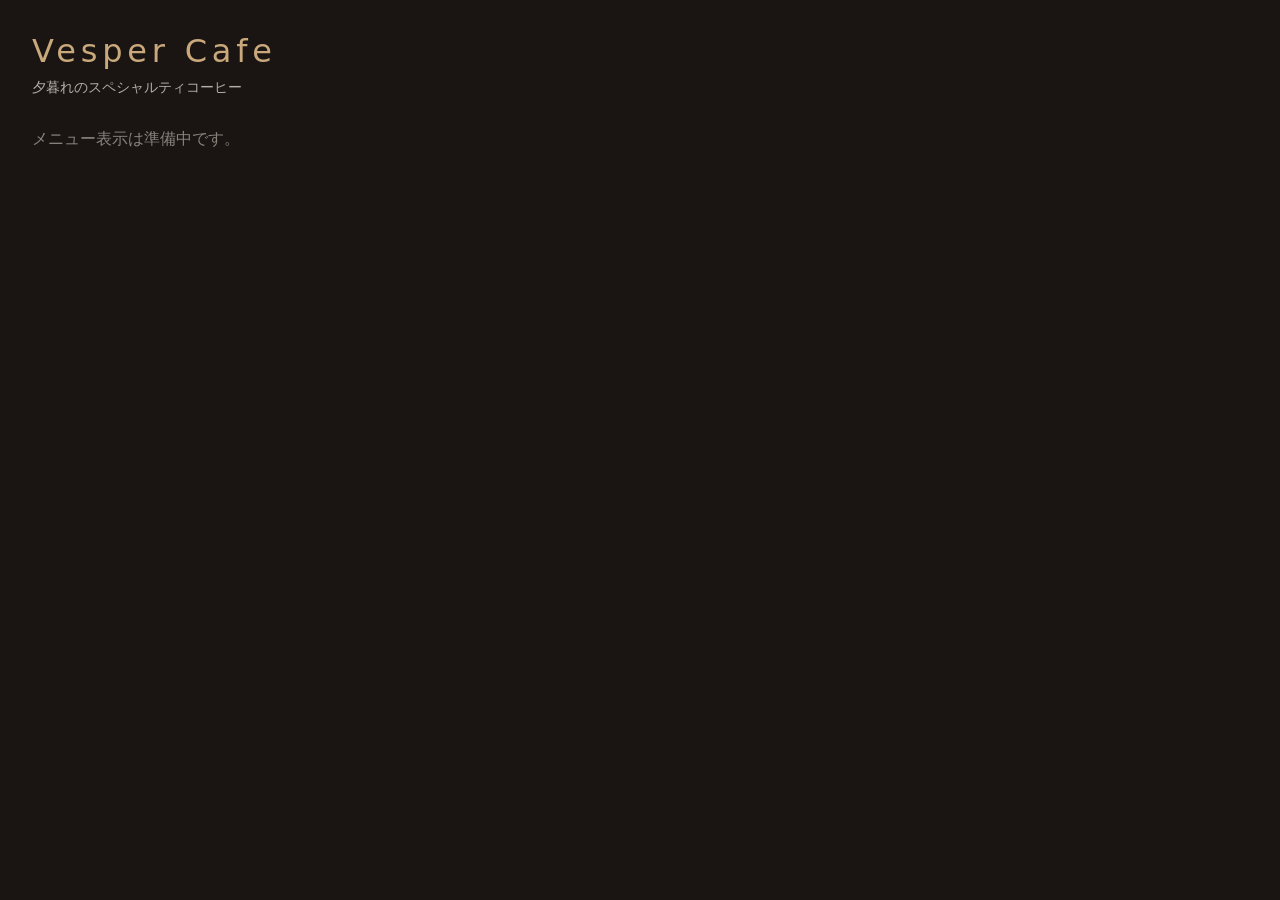
==== vesper-cafe/index.html @ 82269ebc "初期状態" ====
<!DOCTYPE html>
<html lang="ja">
<head>
  <meta charset="UTF-8">
  <meta name="viewport" content="width=device-width, initial-scale=1.0">
  <title>Vesper Cafe</title>
  <link rel="stylesheet" href="css/style.css">
</head>
<body>
  <header>
    <h1>Vesper Cafe</h1>
    <p class="tagline">夕暮れのスペシャルティコーヒー</p>
  </header>
  <main>
    <p class="placeholder">メニュー表示は準備中です。</p>
  </main>
  <script src="js/storage.js"></script>
  <script src="js/app.js"></script>
</body>
</html>
---- vesper-cafe/css/style.css ----
:root {
  --color-bg: #1a1512;
  --color-text: #f5efe6;
  --color-accent: #c9a87c;
}

* {
  margin: 0;
  padding: 0;
  box-sizing: border-box;
}

body {
  font-family: system-ui, sans-serif;
  background: var(--color-bg);
  color: var(--color-text);
  min-height: 100vh;
  padding: 2rem;
}

header h1 {
  color: var(--color-accent);
  font-weight: 300;
  letter-spacing: 0.15em;
}

.tagline {
  margin-top: 0.5rem;
  opacity: 0.7;
  font-size: 0.9rem;
}

.placeholder {
  margin-top: 2rem;
  opacity: 0.5;
}
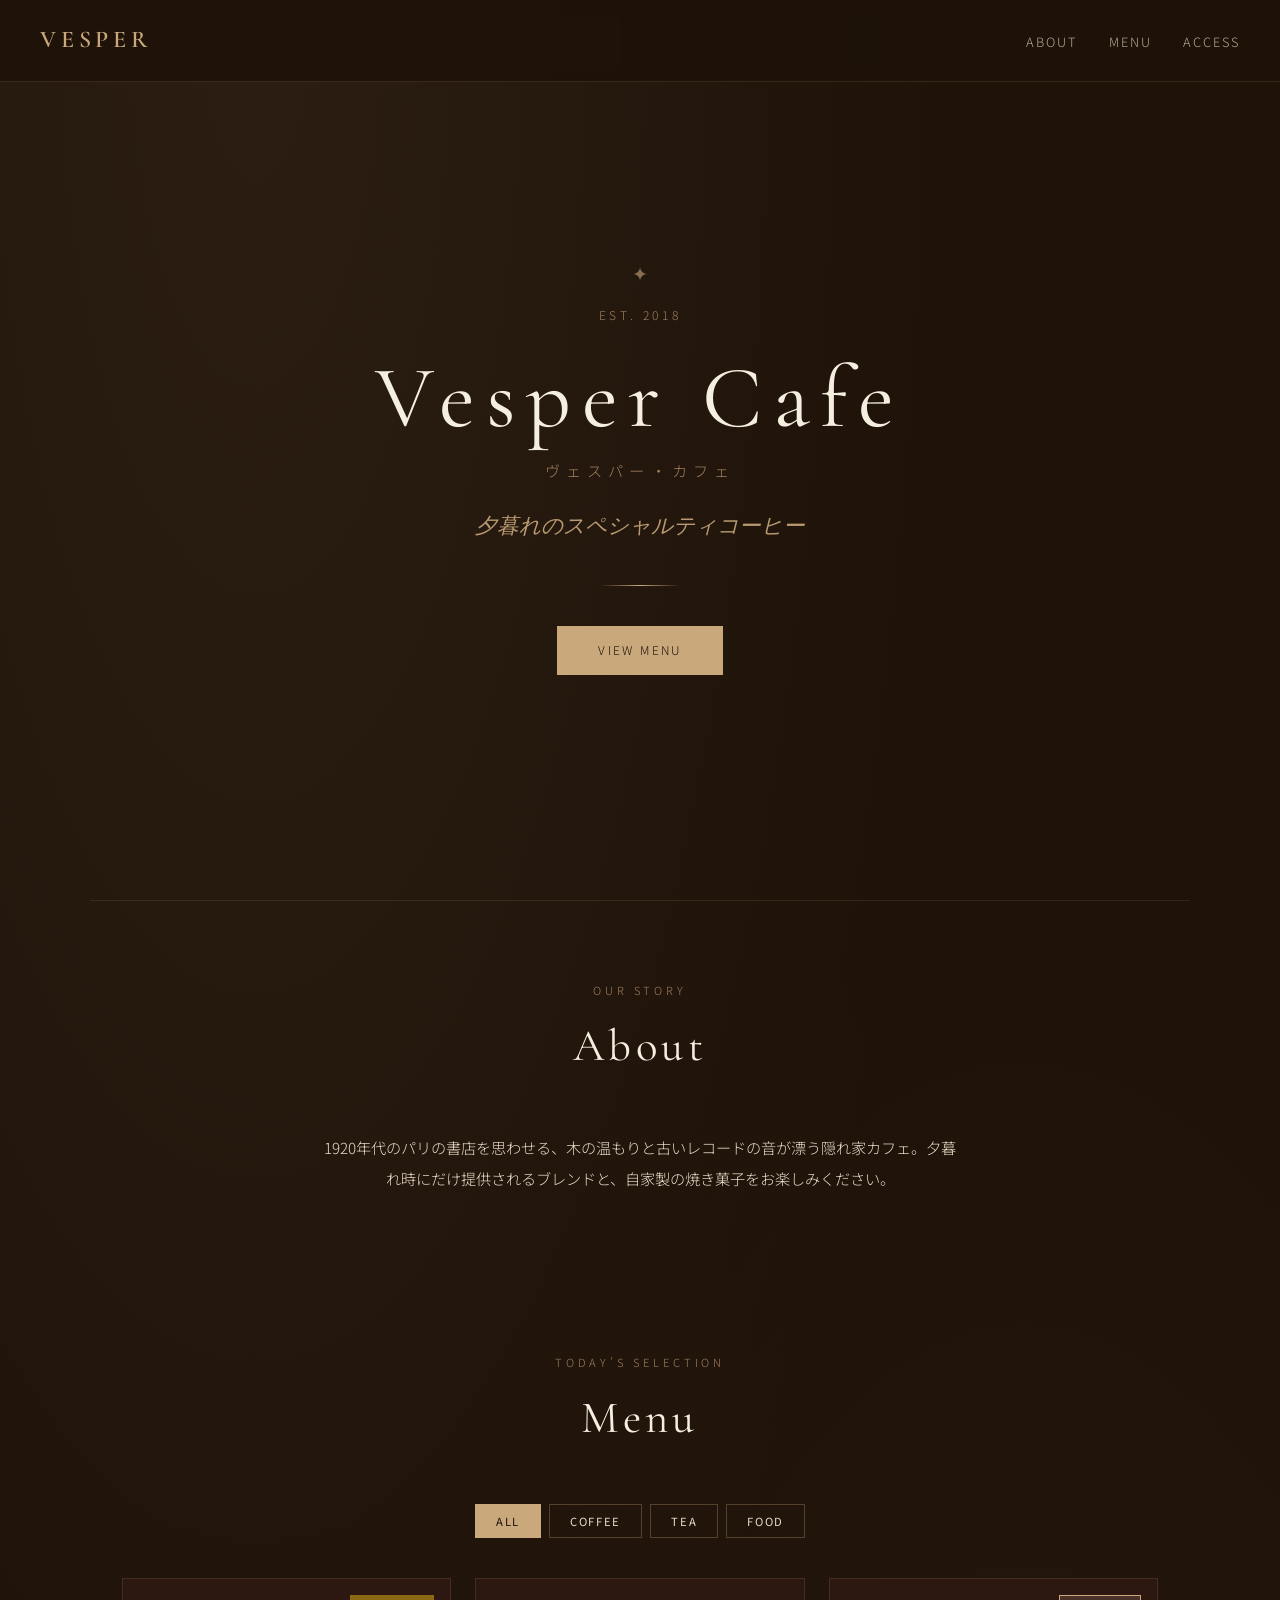
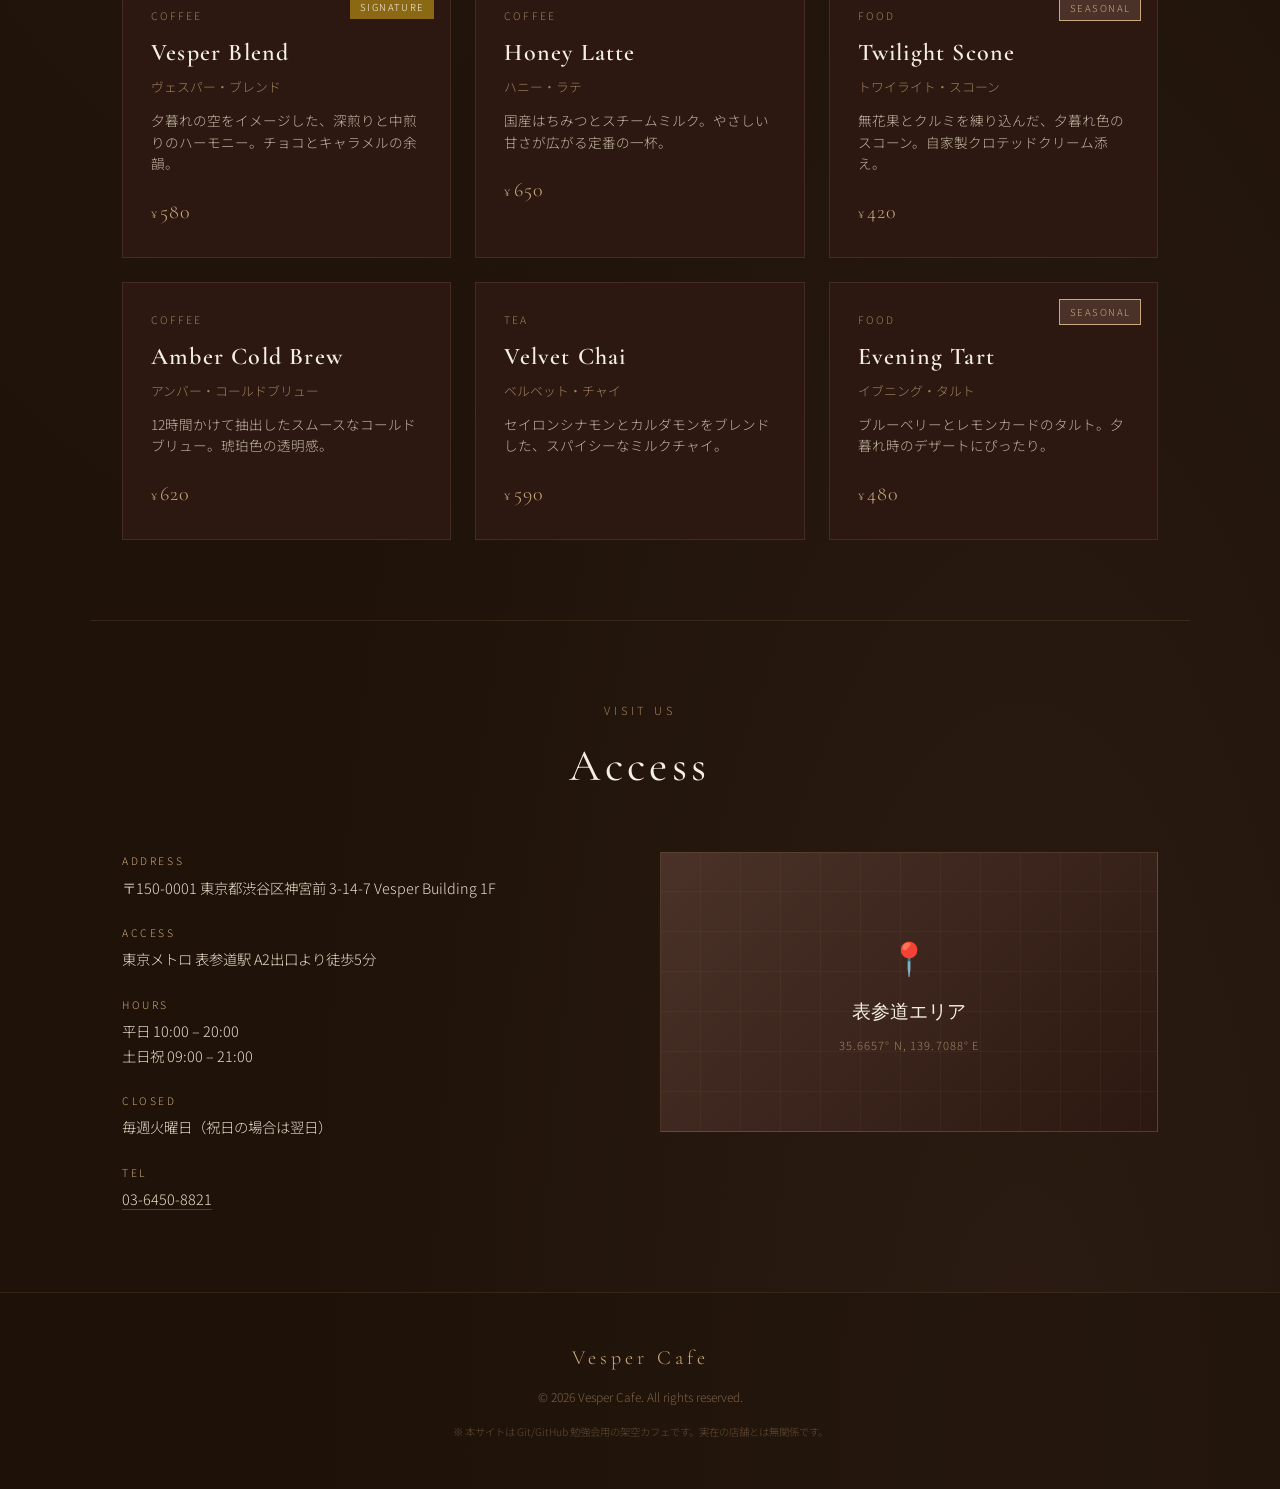
==== commit e5871af4: "ホームページのモックデザインを実装 アンティーク調のカフェテーマで Hero・About・Menu・Access セクションを追加し、menu-mock.json から店舗情報とメニューを描画する。 " ====
--- a/vesper-cafe/index.html
+++ b/vesper-cafe/index.html
@@ -3,17 +3,107 @@
 <head>
   <meta charset="UTF-8">
   <meta name="viewport" content="width=device-width, initial-scale=1.0">
-  <title>Vesper Cafe</title>
+  <title>Vesper Cafe — 夕暮れのスペシャルティコーヒー</title>
+  <link rel="preconnect" href="https://fonts.googleapis.com">
+  <link rel="preconnect" href="https://fonts.gstatic.com" crossorigin>
+  <link href="https://fonts.googleapis.com/css2?family=Cormorant+Garamond:ital,wght@0,400;0,600;1,400&family=Noto+Sans+JP:wght@300;400;500&display=swap" rel="stylesheet">
   <link rel="stylesheet" href="css/style.css">
 </head>
 <body>
-  <header>
-    <h1>Vesper Cafe</h1>
-    <p class="tagline">夕暮れのスペシャルティコーヒー</p>
+  <nav class="site-nav" aria-label="メインナビゲーション">
+    <a href="#" class="nav-logo">Vesper</a>
+    <ul class="nav-links">
+      <li><a href="#about">About</a></li>
+      <li><a href="#menu">Menu</a></li>
+      <li><a href="#access">Access</a></li>
+    </ul>
+  </nav>
+
+  <header class="hero">
+    <div class="hero-ornament" aria-hidden="true">✦</div>
+    <p class="hero-est">Est. <span id="shop-established">—</span></p>
+    <h1 class="hero-title" id="shop-name">Vesper Cafe</h1>
+    <p class="hero-name-ja" id="shop-name-ja"></p>
+    <p class="hero-tagline" id="shop-tagline">夕暮れのスペシャルティコーヒー</p>
+    <div class="hero-divider" aria-hidden="true"></div>
+    <a href="#menu" class="hero-cta">View Menu</a>
   </header>
+
   <main>
-    <p class="placeholder">メニュー表示は準備中です。</p>
+    <section id="about" class="section about">
+      <div class="section-header">
+        <span class="section-label">Our Story</span>
+        <h2>About</h2>
+      </div>
+      <p class="about-text" id="shop-description"></p>
+    </section>
+
+    <section id="menu" class="section menu">
+      <div class="section-header">
+        <span class="section-label">Today's Selection</span>
+        <h2>Menu</h2>
+      </div>
+      <div class="menu-filters" role="tablist" aria-label="メニューカテゴリ">
+        <button class="filter-btn active" data-category="all" role="tab" aria-selected="true">All</button>
+        <button class="filter-btn" data-category="coffee" role="tab" aria-selected="false">Coffee</button>
+        <button class="filter-btn" data-category="tea" role="tab" aria-selected="false">Tea</button>
+        <button class="filter-btn" data-category="food" role="tab" aria-selected="false">Food</button>
+      </div>
+      <div class="menu-grid" id="menu-grid" aria-live="polite">
+        <!-- JS で描画 -->
+      </div>
+    </section>
+
+    <section id="access" class="section access">
+      <div class="section-header">
+        <span class="section-label">Visit Us</span>
+        <h2>Access</h2>
+      </div>
+      <div class="access-grid">
+        <div class="access-info">
+          <dl class="access-list">
+            <div class="access-item">
+              <dt>Address</dt>
+              <dd id="location-address"></dd>
+            </div>
+            <div class="access-item">
+              <dt>Access</dt>
+              <dd id="location-access"></dd>
+            </div>
+            <div class="access-item">
+              <dt>Hours</dt>
+              <dd>
+                <span id="location-hours-weekday"></span><br>
+                <span id="location-hours-weekend"></span>
+              </dd>
+            </div>
+            <div class="access-item">
+              <dt>Closed</dt>
+              <dd id="location-closed"></dd>
+            </div>
+            <div class="access-item">
+              <dt>Tel</dt>
+              <dd><a href="#" id="location-phone" class="phone-link"></a></dd>
+            </div>
+          </dl>
+        </div>
+        <div class="access-map" aria-label="地図（モック）">
+          <div class="map-placeholder">
+            <span class="map-pin" aria-hidden="true">📍</span>
+            <p class="map-label">表参道エリア</p>
+            <p class="map-coords" id="location-coords"></p>
+          </div>
+        </div>
+      </div>
+    </section>
   </main>
+
+  <footer class="site-footer">
+    <p class="footer-logo">Vesper Cafe</p>
+    <p class="footer-copy">&copy; <span id="footer-year"></span> Vesper Cafe. All rights reserved.</p>
+    <p class="footer-note">※ 本サイトは Git/GitHub 勉強会用の架空カフェです。実在の店舗とは無関係です。</p>
+  </footer>
+
   <script src="js/storage.js"></script>
   <script src="js/app.js"></script>
 </body>
--- a/vesper-cafe/css/style.css
+++ b/vesper-cafe/css/style.css
@@ -1,36 +1,511 @@
+/* Vesper Cafe — Antique Coffee House Theme */
+
 :root {
-  --color-bg: #1a1512;
-  --color-text: #f5efe6;
-  --color-accent: #c9a87c;
-}
-
-* {
+  --color-espresso: #1e1209;
+  --color-dark-roast: #2c1810;
+  --color-mocha: #4a3228;
+  --color-caramel: #8b6914;
+  --color-antique-gold: #c9a87c;
+  --color-cream: #f5efe0;
+  --color-parchment: #e8dcc8;
+  --color-sepia: #a08060;
+  --font-display: "Cormorant Garamond", "Noto Serif JP", serif;
+  --font-body: "Noto Sans JP", system-ui, sans-serif;
+  --shadow-soft: 0 4px 24px rgba(30, 18, 9, 0.35);
+  --shadow-card: 0 2px 12px rgba(30, 18, 9, 0.25);
+  --radius: 2px;
+  --transition: 0.3s ease;
+}
+
+*,
+*::before,
+*::after {
   margin: 0;
   padding: 0;
   box-sizing: border-box;
 }
 
+html {
+  scroll-behavior: smooth;
+}
+
 body {
-  font-family: system-ui, sans-serif;
-  background: var(--color-bg);
-  color: var(--color-text);
+  font-family: var(--font-body);
+  font-weight: 300;
+  background-color: var(--color-espresso);
+  background-image:
+    radial-gradient(ellipse at 20% 0%, rgba(201, 168, 124, 0.08) 0%, transparent 50%),
+    radial-gradient(ellipse at 80% 100%, rgba(74, 50, 40, 0.3) 0%, transparent 50%);
+  color: var(--color-cream);
   min-height: 100vh;
-  padding: 2rem;
-}
-
-header h1 {
-  color: var(--color-accent);
-  font-weight: 300;
+  line-height: 1.7;
+}
+
+/* ── Navigation ── */
+
+.site-nav {
+  position: fixed;
+  top: 0;
+  left: 0;
+  right: 0;
+  z-index: 100;
+  display: flex;
+  align-items: center;
+  justify-content: space-between;
+  padding: 1.25rem 2.5rem;
+  background: rgba(30, 18, 9, 0.85);
+  backdrop-filter: blur(8px);
+  border-bottom: 1px solid rgba(201, 168, 124, 0.15);
+}
+
+.nav-logo {
+  font-family: var(--font-display);
+  font-size: 1.5rem;
+  font-weight: 600;
+  letter-spacing: 0.2em;
+  color: var(--color-antique-gold);
+  text-decoration: none;
+  text-transform: uppercase;
+}
+
+.nav-links {
+  display: flex;
+  gap: 2rem;
+  list-style: none;
+}
+
+.nav-links a {
+  font-size: 0.8rem;
   letter-spacing: 0.15em;
-}
-
-.tagline {
+  text-transform: uppercase;
+  color: var(--color-parchment);
+  text-decoration: none;
+  opacity: 0.75;
+  transition: opacity var(--transition), color var(--transition);
+}
+
+.nav-links a:hover {
+  opacity: 1;
+  color: var(--color-antique-gold);
+}
+
+/* ── Hero ── */
+
+.hero {
+  display: flex;
+  flex-direction: column;
+  align-items: center;
+  justify-content: center;
+  min-height: 100vh;
+  padding: 6rem 2rem 4rem;
+  text-align: center;
+  position: relative;
+}
+
+.hero-ornament {
+  font-size: 1.2rem;
+  color: var(--color-antique-gold);
+  opacity: 0.6;
+  margin-bottom: 1rem;
+}
+
+.hero-est {
+  font-size: 0.75rem;
+  letter-spacing: 0.3em;
+  text-transform: uppercase;
+  color: var(--color-sepia);
+  margin-bottom: 1.5rem;
+}
+
+.hero-title {
+  font-family: var(--font-display);
+  font-size: clamp(3rem, 8vw, 5.5rem);
+  font-weight: 400;
+  letter-spacing: 0.12em;
+  color: var(--color-cream);
+  line-height: 1.1;
+}
+
+.hero-name-ja {
+  font-size: 0.95rem;
+  letter-spacing: 0.4em;
+  color: var(--color-sepia);
+  margin-top: 0.75rem;
+}
+
+.hero-tagline {
+  font-family: var(--font-display);
+  font-style: italic;
+  font-size: clamp(1rem, 2.5vw, 1.35rem);
+  color: var(--color-antique-gold);
+  margin-top: 1.5rem;
+  opacity: 0.9;
+}
+
+.hero-divider {
+  width: 80px;
+  height: 1px;
+  background: linear-gradient(
+    90deg,
+    transparent,
+    var(--color-antique-gold),
+    transparent
+  );
+  margin: 2.5rem 0;
+}
+
+.hero-cta {
+  display: inline-block;
+  padding: 0.85rem 2.5rem;
+  font-size: 0.75rem;
+  letter-spacing: 0.2em;
+  text-transform: uppercase;
+  color: var(--color-espresso);
+  background: var(--color-antique-gold);
+  text-decoration: none;
+  border: 1px solid var(--color-antique-gold);
+  transition: background var(--transition), color var(--transition);
+}
+
+.hero-cta:hover {
+  background: transparent;
+  color: var(--color-antique-gold);
+}
+
+/* ── Sections ── */
+
+.section {
+  max-width: 1100px;
+  margin: 0 auto;
+  padding: 5rem 2rem;
+}
+
+.section-header {
+  text-align: center;
+  margin-bottom: 3rem;
+}
+
+.section-label {
+  display: block;
+  font-size: 0.7rem;
+  letter-spacing: 0.35em;
+  text-transform: uppercase;
+  color: var(--color-sepia);
+  margin-bottom: 0.5rem;
+}
+
+.section-header h2 {
+  font-family: var(--font-display);
+  font-size: clamp(2rem, 4vw, 2.8rem);
+  font-weight: 400;
+  letter-spacing: 0.1em;
+  color: var(--color-cream);
+}
+
+/* ── About ── */
+
+.about {
+  border-top: 1px solid rgba(201, 168, 124, 0.12);
+}
+
+.about-text {
+  max-width: 640px;
+  margin: 0 auto;
+  text-align: center;
+  font-size: 0.95rem;
+  line-height: 2;
+  color: var(--color-parchment);
+}
+
+/* ── Menu ── */
+
+.menu-filters {
+  display: flex;
+  justify-content: center;
+  gap: 0.5rem;
+  flex-wrap: wrap;
+  margin-bottom: 2.5rem;
+}
+
+.filter-btn {
+  padding: 0.5rem 1.25rem;
+  font-family: var(--font-body);
+  font-size: 0.7rem;
+  letter-spacing: 0.15em;
+  text-transform: uppercase;
+  color: var(--color-parchment);
+  background: transparent;
+  border: 1px solid rgba(201, 168, 124, 0.3);
+  cursor: pointer;
+  transition: all var(--transition);
+}
+
+.filter-btn:hover,
+.filter-btn.active {
+  color: var(--color-espresso);
+  background: var(--color-antique-gold);
+  border-color: var(--color-antique-gold);
+}
+
+.menu-grid {
+  display: grid;
+  grid-template-columns: repeat(auto-fill, minmax(300px, 1fr));
+  gap: 1.5rem;
+}
+
+.menu-card {
+  background: var(--color-dark-roast);
+  border: 1px solid rgba(201, 168, 124, 0.15);
+  padding: 1.75rem;
+  position: relative;
+  transition: transform var(--transition), box-shadow var(--transition);
+}
+
+.menu-card:hover {
+  transform: translateY(-3px);
+  box-shadow: var(--shadow-card);
+}
+
+.menu-card-badge {
+  position: absolute;
+  top: 1rem;
+  right: 1rem;
+  font-size: 0.6rem;
+  letter-spacing: 0.15em;
+  text-transform: uppercase;
+  padding: 0.25rem 0.6rem;
+  background: var(--color-caramel);
+  color: var(--color-cream);
+}
+
+.menu-card-badge.seasonal {
+  background: var(--color-mocha);
+  border: 1px solid var(--color-antique-gold);
+  color: var(--color-antique-gold);
+}
+
+.menu-card-category {
+  font-size: 0.65rem;
+  letter-spacing: 0.2em;
+  text-transform: uppercase;
+  color: var(--color-sepia);
+  margin-bottom: 0.5rem;
+}
+
+.menu-card-name {
+  font-family: var(--font-display);
+  font-size: 1.5rem;
+  font-weight: 600;
+  color: var(--color-cream);
+  letter-spacing: 0.05em;
+}
+
+.menu-card-name-ja {
+  font-size: 0.8rem;
+  color: var(--color-sepia);
+  margin-top: 0.15rem;
+}
+
+.menu-card-desc {
+  font-size: 0.85rem;
+  color: var(--color-parchment);
+  opacity: 0.8;
+  margin-top: 0.75rem;
+  line-height: 1.6;
+}
+
+.menu-card-price {
+  margin-top: 1.25rem;
+  font-family: var(--font-display);
+  font-size: 1.25rem;
+  color: var(--color-antique-gold);
+  letter-spacing: 0.05em;
+}
+
+.menu-card-price::before {
+  content: "¥";
+  font-size: 0.85rem;
+  margin-right: 0.15rem;
+}
+
+/* ── Access ── */
+
+.access {
+  border-top: 1px solid rgba(201, 168, 124, 0.12);
+}
+
+.access-grid {
+  display: grid;
+  grid-template-columns: 1fr 1fr;
+  gap: 2.5rem;
+  align-items: start;
+}
+
+.access-list {
+  display: flex;
+  flex-direction: column;
+  gap: 1.5rem;
+}
+
+.access-item dt {
+  font-size: 0.65rem;
+  letter-spacing: 0.25em;
+  text-transform: uppercase;
+  color: var(--color-antique-gold);
+  margin-bottom: 0.35rem;
+}
+
+.access-item dd {
+  font-size: 0.9rem;
+  color: var(--color-parchment);
+  line-height: 1.7;
+}
+
+.phone-link {
+  color: var(--color-parchment);
+  text-decoration: none;
+  border-bottom: 1px solid rgba(201, 168, 124, 0.3);
+  transition: color var(--transition);
+}
+
+.phone-link:hover {
+  color: var(--color-antique-gold);
+}
+
+.access-map {
+  min-height: 280px;
+}
+
+.map-placeholder {
+  display: flex;
+  flex-direction: column;
+  align-items: center;
+  justify-content: center;
+  height: 100%;
+  min-height: 280px;
+  background:
+    linear-gradient(135deg, var(--color-mocha) 0%, var(--color-dark-roast) 100%);
+  border: 1px solid rgba(201, 168, 124, 0.2);
+  position: relative;
+  overflow: hidden;
+}
+
+.map-placeholder::before {
+  content: "";
+  position: absolute;
+  inset: 0;
+  background-image:
+    repeating-linear-gradient(
+      0deg,
+      transparent,
+      transparent 39px,
+      rgba(201, 168, 124, 0.05) 39px,
+      rgba(201, 168, 124, 0.05) 40px
+    ),
+    repeating-linear-gradient(
+      90deg,
+      transparent,
+      transparent 39px,
+      rgba(201, 168, 124, 0.05) 39px,
+      rgba(201, 168, 124, 0.05) 40px
+    );
+}
+
+.map-pin {
+  font-size: 2rem;
+  position: relative;
+  z-index: 1;
+}
+
+.map-label {
+  font-family: var(--font-display);
+  font-size: 1.2rem;
+  color: var(--color-cream);
+  margin-top: 0.75rem;
+  position: relative;
+  z-index: 1;
+}
+
+.map-coords {
+  font-size: 0.7rem;
+  color: var(--color-sepia);
   margin-top: 0.5rem;
+  letter-spacing: 0.1em;
+  position: relative;
+  z-index: 1;
+}
+
+/* ── Footer ── */
+
+.site-footer {
+  text-align: center;
+  padding: 3rem 2rem;
+  border-top: 1px solid rgba(201, 168, 124, 0.12);
+  background: rgba(30, 18, 9, 0.5);
+}
+
+.footer-logo {
+  font-family: var(--font-display);
+  font-size: 1.25rem;
+  letter-spacing: 0.2em;
+  color: var(--color-antique-gold);
+  margin-bottom: 0.75rem;
+}
+
+.footer-copy {
+  font-size: 0.75rem;
+  color: var(--color-sepia);
   opacity: 0.7;
-  font-size: 0.9rem;
-}
-
-.placeholder {
-  margin-top: 2rem;
+}
+
+.footer-note {
+  font-size: 0.65rem;
+  color: var(--color-sepia);
   opacity: 0.5;
-}
+  margin-top: 1rem;
+}
+
+/* ── Loading / Error ── */
+
+.menu-loading,
+.menu-error {
+  grid-column: 1 / -1;
+  text-align: center;
+  padding: 3rem;
+  color: var(--color-sepia);
+  font-style: italic;
+}
+
+/* ── Responsive ── */
+
+@media (max-width: 768px) {
+  .site-nav {
+    padding: 1rem 1.5rem;
+  }
+
+  .nav-links {
+    gap: 1.25rem;
+  }
+
+  .nav-links a {
+    font-size: 0.7rem;
+  }
+
+  .access-grid {
+    grid-template-columns: 1fr;
+  }
+
+  .menu-grid {
+    grid-template-columns: 1fr;
+  }
+}
+
+@media (max-width: 480px) {
+  .nav-links {
+    display: none;
+  }
+
+  .hero {
+    padding-top: 5rem;
+  }
+}
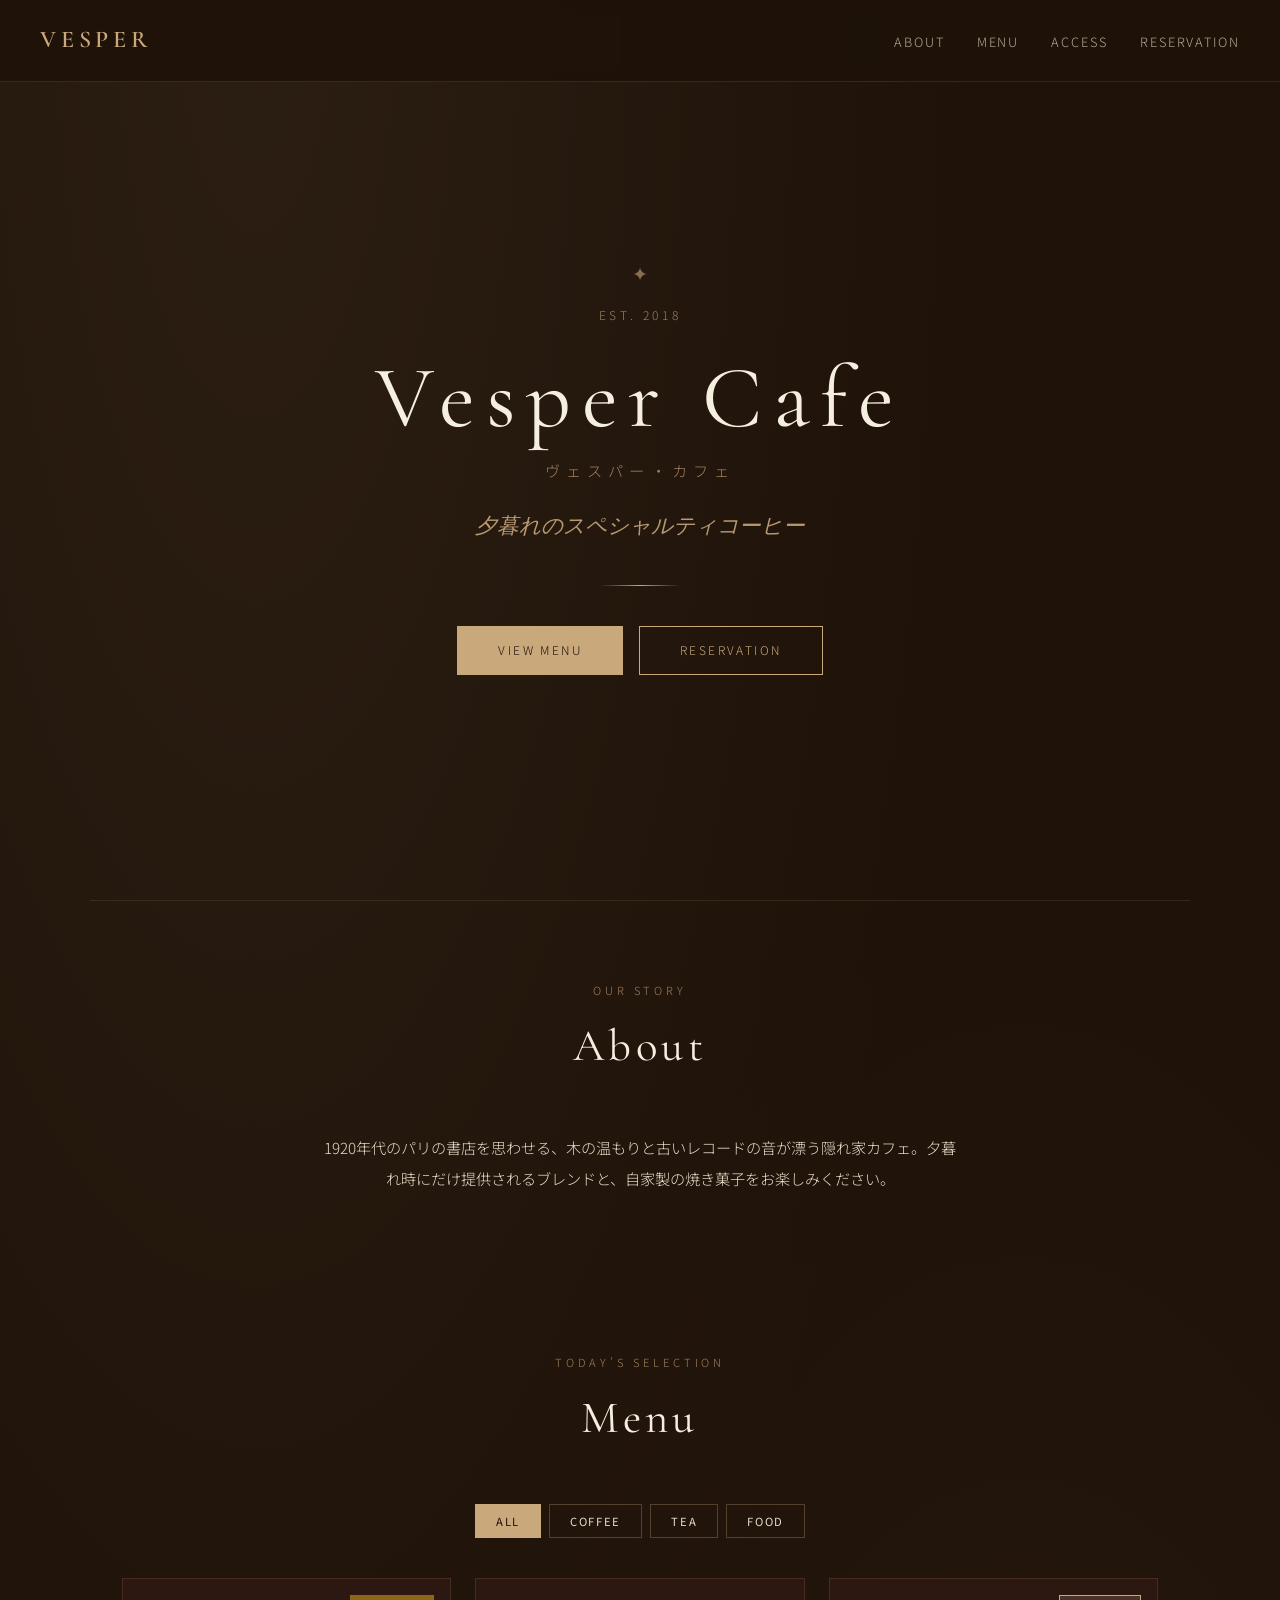
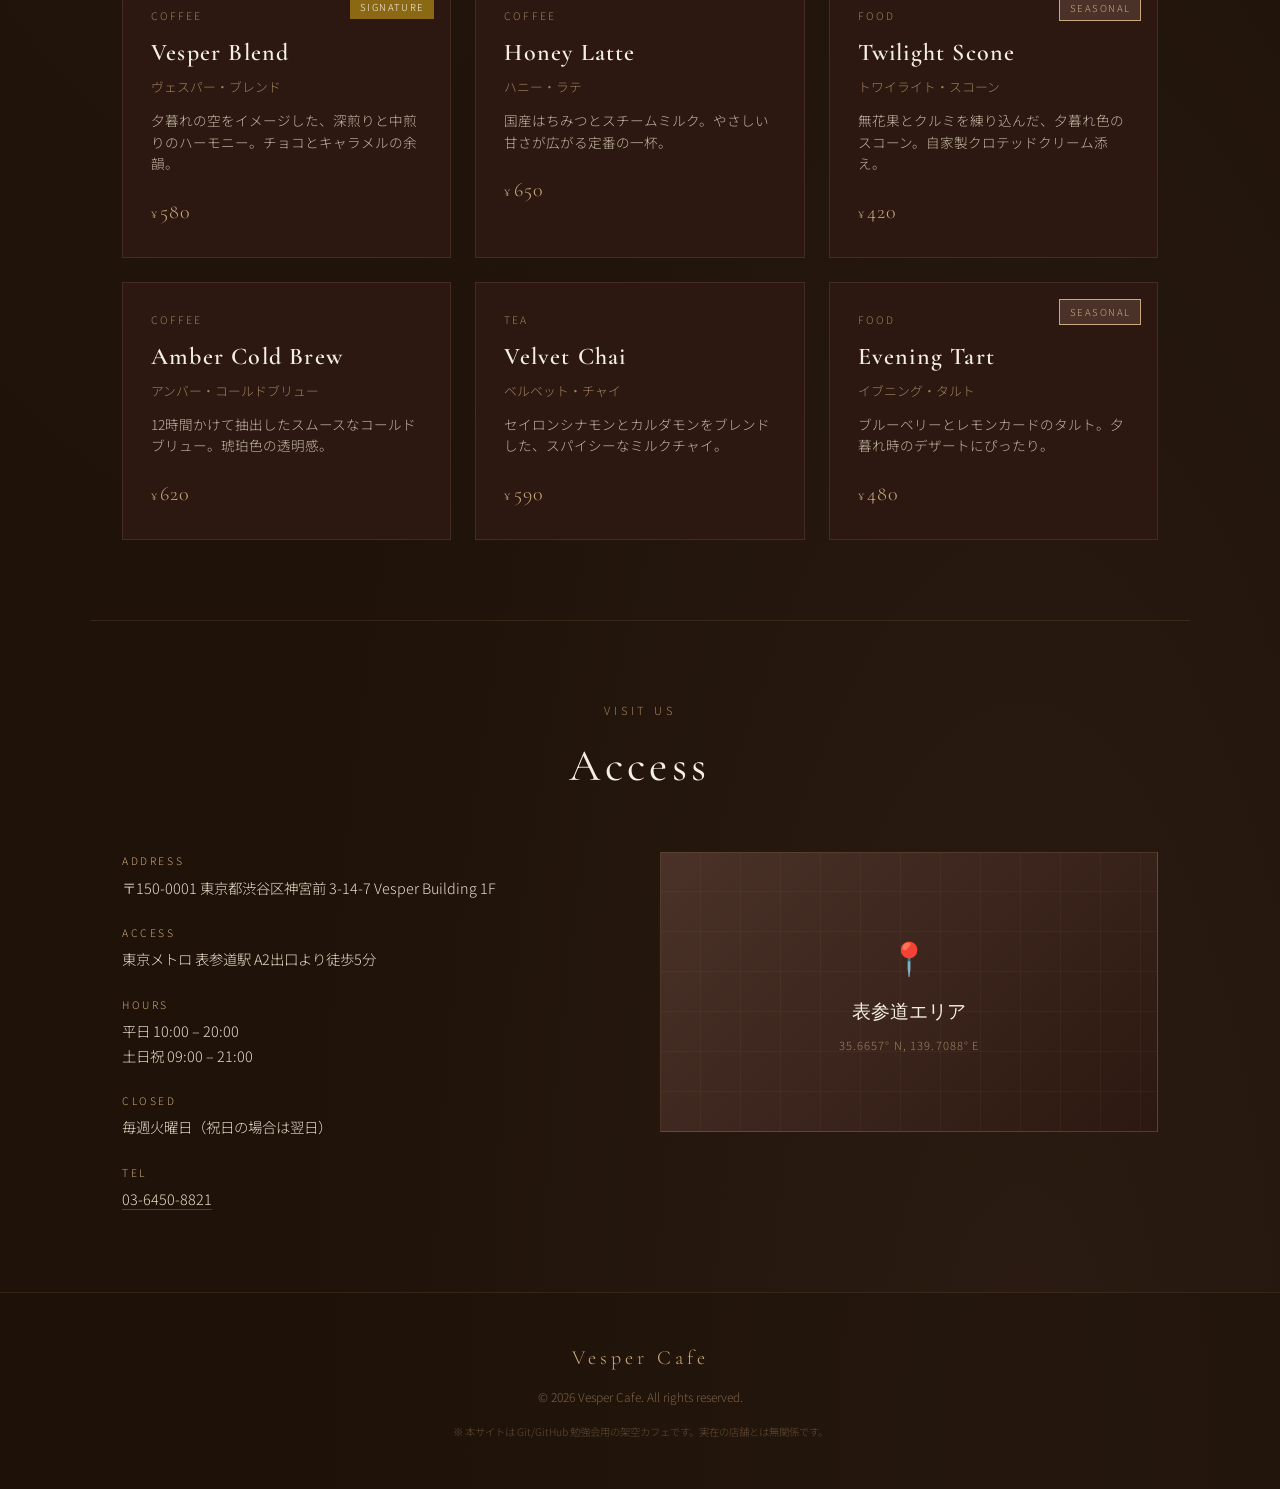
==== commit b45b5135: "予約ページのモックを追加 既存のアンティーク調デザインに倣った予約フォームを実装し、モックデータから時間帯・席種を読み込んで localStorage に保存する。  Co-authored-by: " ====
--- a/vesper-cafe/index.html
+++ b/vesper-cafe/index.html
@@ -11,11 +11,12 @@
 </head>
 <body>
   <nav class="site-nav" aria-label="メインナビゲーション">
-    <a href="#" class="nav-logo">Vesper</a>
+    <a href="index.html" class="nav-logo">Vesper</a>
     <ul class="nav-links">
       <li><a href="#about">About</a></li>
       <li><a href="#menu">Menu</a></li>
       <li><a href="#access">Access</a></li>
+      <li><a href="reservation.html">Reservation</a></li>
     </ul>
   </nav>
 
@@ -26,7 +27,10 @@
     <p class="hero-name-ja" id="shop-name-ja"></p>
     <p class="hero-tagline" id="shop-tagline">夕暮れのスペシャルティコーヒー</p>
     <div class="hero-divider" aria-hidden="true"></div>
-    <a href="#menu" class="hero-cta">View Menu</a>
+    <div class="hero-actions">
+      <a href="#menu" class="hero-cta">View Menu</a>
+      <a href="reservation.html" class="hero-cta hero-cta--outline">Reservation</a>
+    </div>
   </header>
 
   <main>
--- a/vesper-cafe/css/style.css
+++ b/vesper-cafe/css/style.css
@@ -169,6 +169,28 @@
 
 .hero-cta:hover {
   background: transparent;
+  color: var(--color-antique-gold);
+}
+
+.hero-actions {
+  display: flex;
+  gap: 1rem;
+  flex-wrap: wrap;
+  justify-content: center;
+}
+
+.hero-cta--outline {
+  background: transparent;
+  color: var(--color-antique-gold);
+}
+
+.hero-cta--outline:hover {
+  background: var(--color-antique-gold);
+  color: var(--color-espresso);
+}
+
+.nav-links a.nav-active {
+  opacity: 1;
   color: var(--color-antique-gold);
 }
 
@@ -465,6 +487,335 @@
   margin-top: 1rem;
 }
 
+/* ── Page Hero (sub-pages) ── */
+
+.page-hero {
+  display: flex;
+  flex-direction: column;
+  align-items: center;
+  text-align: center;
+  padding: 8rem 2rem 3rem;
+}
+
+.page-hero-title {
+  font-family: var(--font-display);
+  font-size: clamp(2.5rem, 6vw, 4rem);
+  font-weight: 400;
+  letter-spacing: 0.12em;
+  color: var(--color-cream);
+}
+
+.page-hero-subtitle {
+  font-size: 0.9rem;
+  letter-spacing: 0.35em;
+  color: var(--color-sepia);
+  margin-top: 0.5rem;
+}
+
+.page-hero-desc {
+  max-width: 520px;
+  font-size: 0.85rem;
+  color: var(--color-parchment);
+  opacity: 0.8;
+  line-height: 1.8;
+  margin-top: 1rem;
+}
+
+/* ── Reservation ── */
+
+.reservation-main {
+  max-width: 1100px;
+  margin: 0 auto;
+  padding: 0 2rem 5rem;
+}
+
+.reservation-layout {
+  display: grid;
+  grid-template-columns: 1.4fr 1fr;
+  gap: 2.5rem;
+  align-items: start;
+}
+
+.reservation-form {
+  background: var(--color-dark-roast);
+  border: 1px solid rgba(201, 168, 124, 0.15);
+  padding: 2.5rem;
+}
+
+.form-row {
+  display: grid;
+  grid-template-columns: 1fr 1fr;
+  gap: 1.25rem;
+}
+
+.form-group {
+  margin-bottom: 1.25rem;
+}
+
+.form-group label {
+  display: block;
+  font-size: 0.7rem;
+  letter-spacing: 0.2em;
+  text-transform: uppercase;
+  color: var(--color-antique-gold);
+  margin-bottom: 0.5rem;
+}
+
+.required {
+  color: var(--color-caramel);
+}
+
+.form-group input,
+.form-group select,
+.form-group textarea {
+  width: 100%;
+  padding: 0.75rem 1rem;
+  font-family: var(--font-body);
+  font-size: 0.9rem;
+  font-weight: 300;
+  color: var(--color-cream);
+  background: var(--color-espresso);
+  border: 1px solid rgba(201, 168, 124, 0.25);
+  transition: border-color var(--transition);
+}
+
+.form-group input::placeholder,
+.form-group textarea::placeholder {
+  color: var(--color-sepia);
+  opacity: 0.6;
+}
+
+.form-group input:focus,
+.form-group select:focus,
+.form-group textarea:focus {
+  outline: none;
+  border-color: var(--color-antique-gold);
+}
+
+.form-group select {
+  cursor: pointer;
+  appearance: none;
+  background-image: url("data:image/svg+xml,%3Csvg xmlns='http://www.w3.org/2000/svg' width='12' height='8' viewBox='0 0 12 8'%3E%3Cpath fill='%23c9a87c' d='M1 1l5 5 5-5'/%3E%3C/svg%3E");
+  background-repeat: no-repeat;
+  background-position: right 1rem center;
+  padding-right: 2.5rem;
+}
+
+.form-group select option {
+  background: var(--color-dark-roast);
+  color: var(--color-cream);
+}
+
+.form-group textarea {
+  resize: vertical;
+  min-height: 80px;
+}
+
+.form-error {
+  font-size: 0.85rem;
+  color: #d4a574;
+  margin-bottom: 1rem;
+  padding: 0.75rem 1rem;
+  background: rgba(139, 105, 20, 0.15);
+  border: 1px solid rgba(201, 168, 124, 0.3);
+}
+
+.form-submit {
+  width: 100%;
+  padding: 1rem 2rem;
+  font-family: var(--font-body);
+  font-size: 0.75rem;
+  letter-spacing: 0.2em;
+  text-transform: uppercase;
+  color: var(--color-espresso);
+  background: var(--color-antique-gold);
+  border: 1px solid var(--color-antique-gold);
+  cursor: pointer;
+  transition: background var(--transition), color var(--transition);
+}
+
+.form-submit:hover {
+  background: transparent;
+  color: var(--color-antique-gold);
+}
+
+.form-submit--secondary {
+  background: transparent;
+  color: var(--color-antique-gold);
+}
+
+.form-submit--secondary:hover {
+  background: var(--color-antique-gold);
+  color: var(--color-espresso);
+}
+
+.reservation-info {
+  display: flex;
+  flex-direction: column;
+  gap: 1.5rem;
+}
+
+.info-card {
+  background: var(--color-dark-roast);
+  border: 1px solid rgba(201, 168, 124, 0.15);
+  padding: 1.75rem;
+}
+
+.info-card-title {
+  font-family: var(--font-display);
+  font-size: 1.2rem;
+  letter-spacing: 0.08em;
+  color: var(--color-cream);
+  margin-bottom: 1rem;
+  padding-bottom: 0.75rem;
+  border-bottom: 1px solid rgba(201, 168, 124, 0.15);
+}
+
+.info-list {
+  list-style: none;
+  display: flex;
+  flex-direction: column;
+  gap: 0.75rem;
+}
+
+.info-list li {
+  font-size: 0.85rem;
+  color: var(--color-parchment);
+  padding-left: 1rem;
+  position: relative;
+  line-height: 1.6;
+}
+
+.info-list li::before {
+  content: "—";
+  position: absolute;
+  left: 0;
+  color: var(--color-antique-gold);
+}
+
+.seat-type-item + .seat-type-item {
+  margin-top: 1rem;
+  padding-top: 1rem;
+  border-top: 1px solid rgba(201, 168, 124, 0.1);
+}
+
+.seat-type-label {
+  font-size: 0.85rem;
+  color: var(--color-cream);
+  letter-spacing: 0.05em;
+}
+
+.seat-type-desc {
+  font-size: 0.8rem;
+  color: var(--color-sepia);
+  margin-top: 0.25rem;
+  line-height: 1.5;
+}
+
+.info-contact {
+  font-size: 0.85rem;
+  color: var(--color-parchment);
+  line-height: 1.8;
+}
+
+/* ── Confirmation ── */
+
+.confirmation-panel {
+  max-width: 600px;
+  margin: 0 auto;
+}
+
+.confirmation-card {
+  background: var(--color-dark-roast);
+  border: 1px solid rgba(201, 168, 124, 0.2);
+  padding: 3rem 2.5rem;
+  text-align: center;
+}
+
+.confirmation-icon {
+  font-size: 1.5rem;
+  color: var(--color-antique-gold);
+  margin-bottom: 1rem;
+}
+
+.confirmation-title {
+  font-family: var(--font-display);
+  font-size: 1.75rem;
+  color: var(--color-cream);
+  letter-spacing: 0.08em;
+}
+
+.confirmation-lead {
+  font-size: 0.9rem;
+  color: var(--color-parchment);
+  margin-top: 1rem;
+  line-height: 1.8;
+}
+
+.confirmation-details {
+  text-align: left;
+  margin-top: 2rem;
+  padding: 1.5rem;
+  background: var(--color-espresso);
+  border: 1px solid rgba(201, 168, 124, 0.1);
+}
+
+.confirmation-item {
+  display: grid;
+  grid-template-columns: 100px 1fr;
+  gap: 0.5rem;
+  padding: 0.5rem 0;
+}
+
+.confirmation-item + .confirmation-item {
+  border-top: 1px solid rgba(201, 168, 124, 0.08);
+}
+
+.confirmation-item dt {
+  font-size: 0.7rem;
+  letter-spacing: 0.15em;
+  text-transform: uppercase;
+  color: var(--color-sepia);
+}
+
+.confirmation-item dd {
+  font-size: 0.9rem;
+  color: var(--color-cream);
+}
+
+.confirmation-id {
+  font-size: 0.8rem;
+  color: var(--color-antique-gold);
+  letter-spacing: 0.1em;
+  margin-top: 1.5rem;
+}
+
+.confirmation-actions {
+  display: flex;
+  gap: 1rem;
+  justify-content: center;
+  flex-wrap: wrap;
+  margin-top: 2rem;
+}
+
+.confirmation-actions .hero-cta,
+.confirmation-actions .form-submit {
+  width: auto;
+  min-width: 180px;
+}
+
+.visually-hidden {
+  position: absolute;
+  width: 1px;
+  height: 1px;
+  padding: 0;
+  margin: -1px;
+  overflow: hidden;
+  clip: rect(0, 0, 0, 0);
+  white-space: nowrap;
+  border: 0;
+}
+
 /* ── Loading / Error ── */
 
 .menu-loading,
@@ -498,6 +849,14 @@
   .menu-grid {
     grid-template-columns: 1fr;
   }
+
+  .reservation-layout {
+    grid-template-columns: 1fr;
+  }
+
+  .form-row {
+    grid-template-columns: 1fr;
+  }
 }
 
 @media (max-width: 480px) {
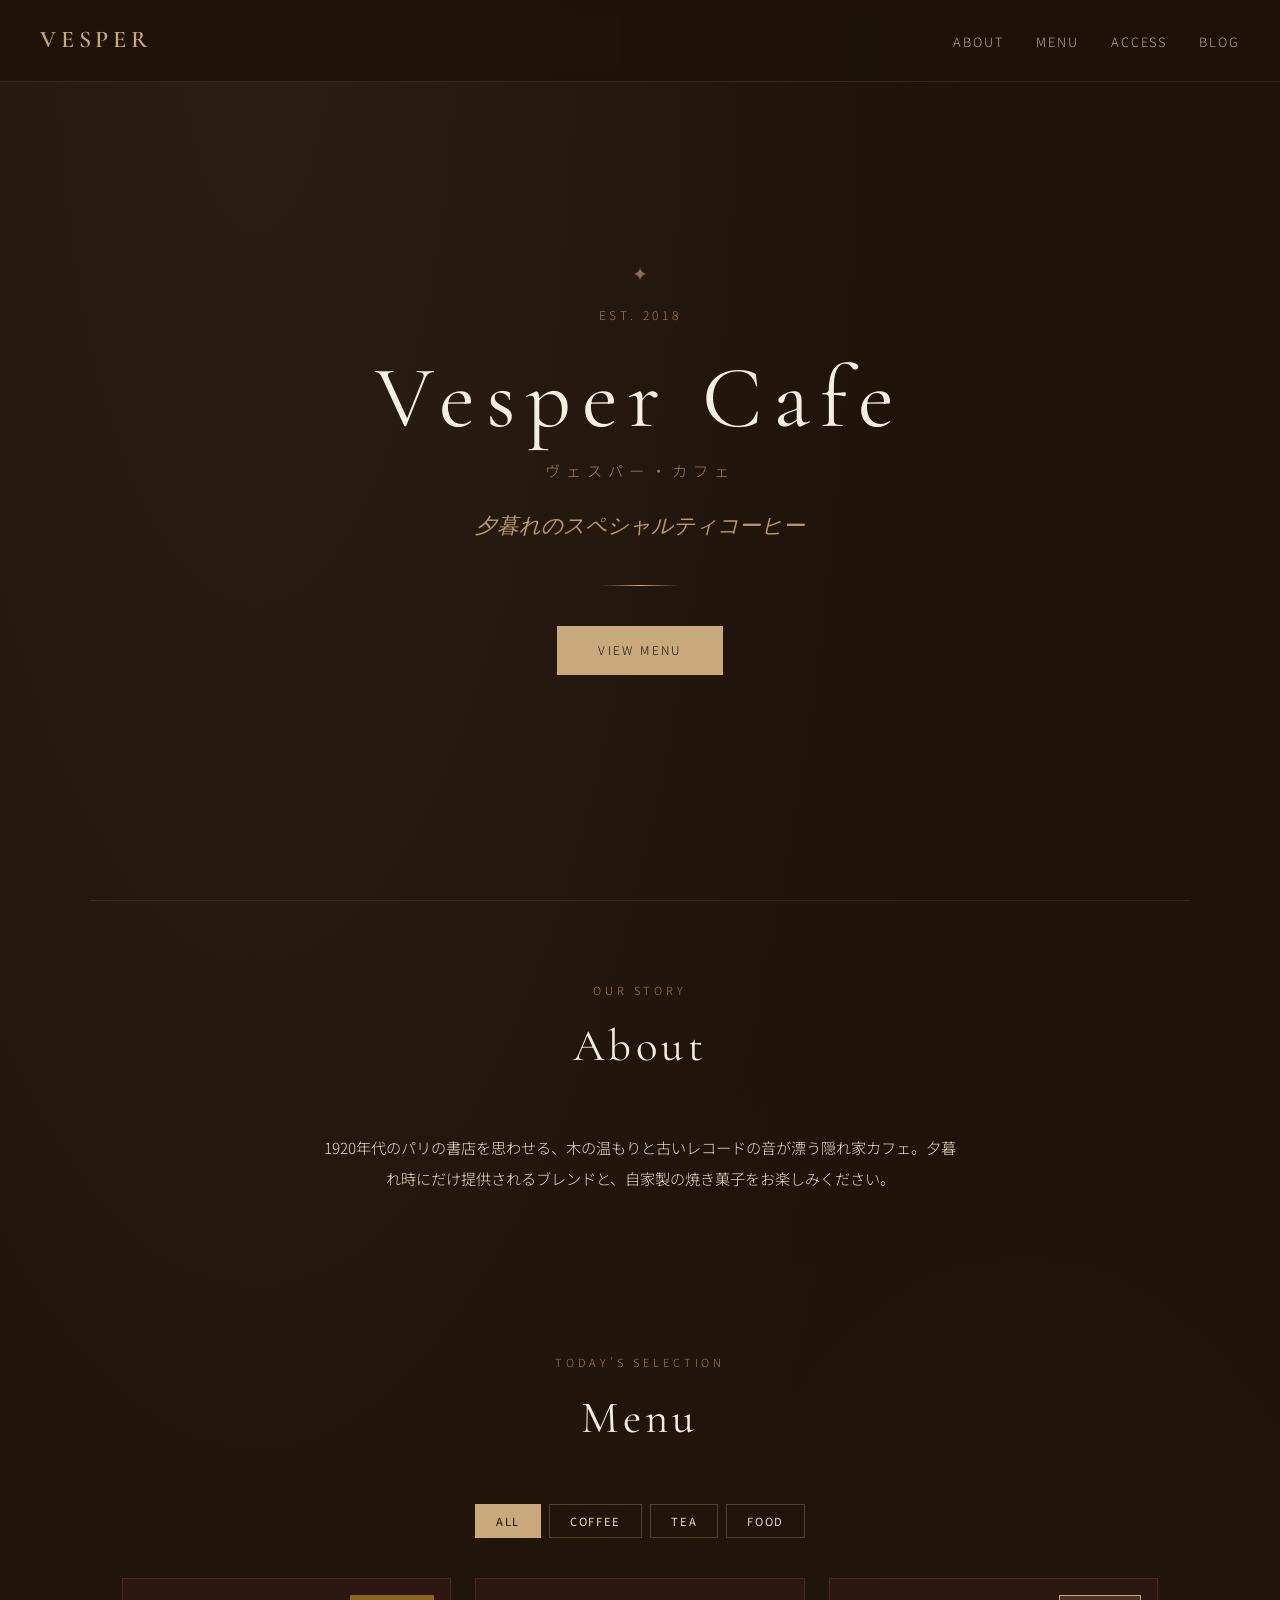
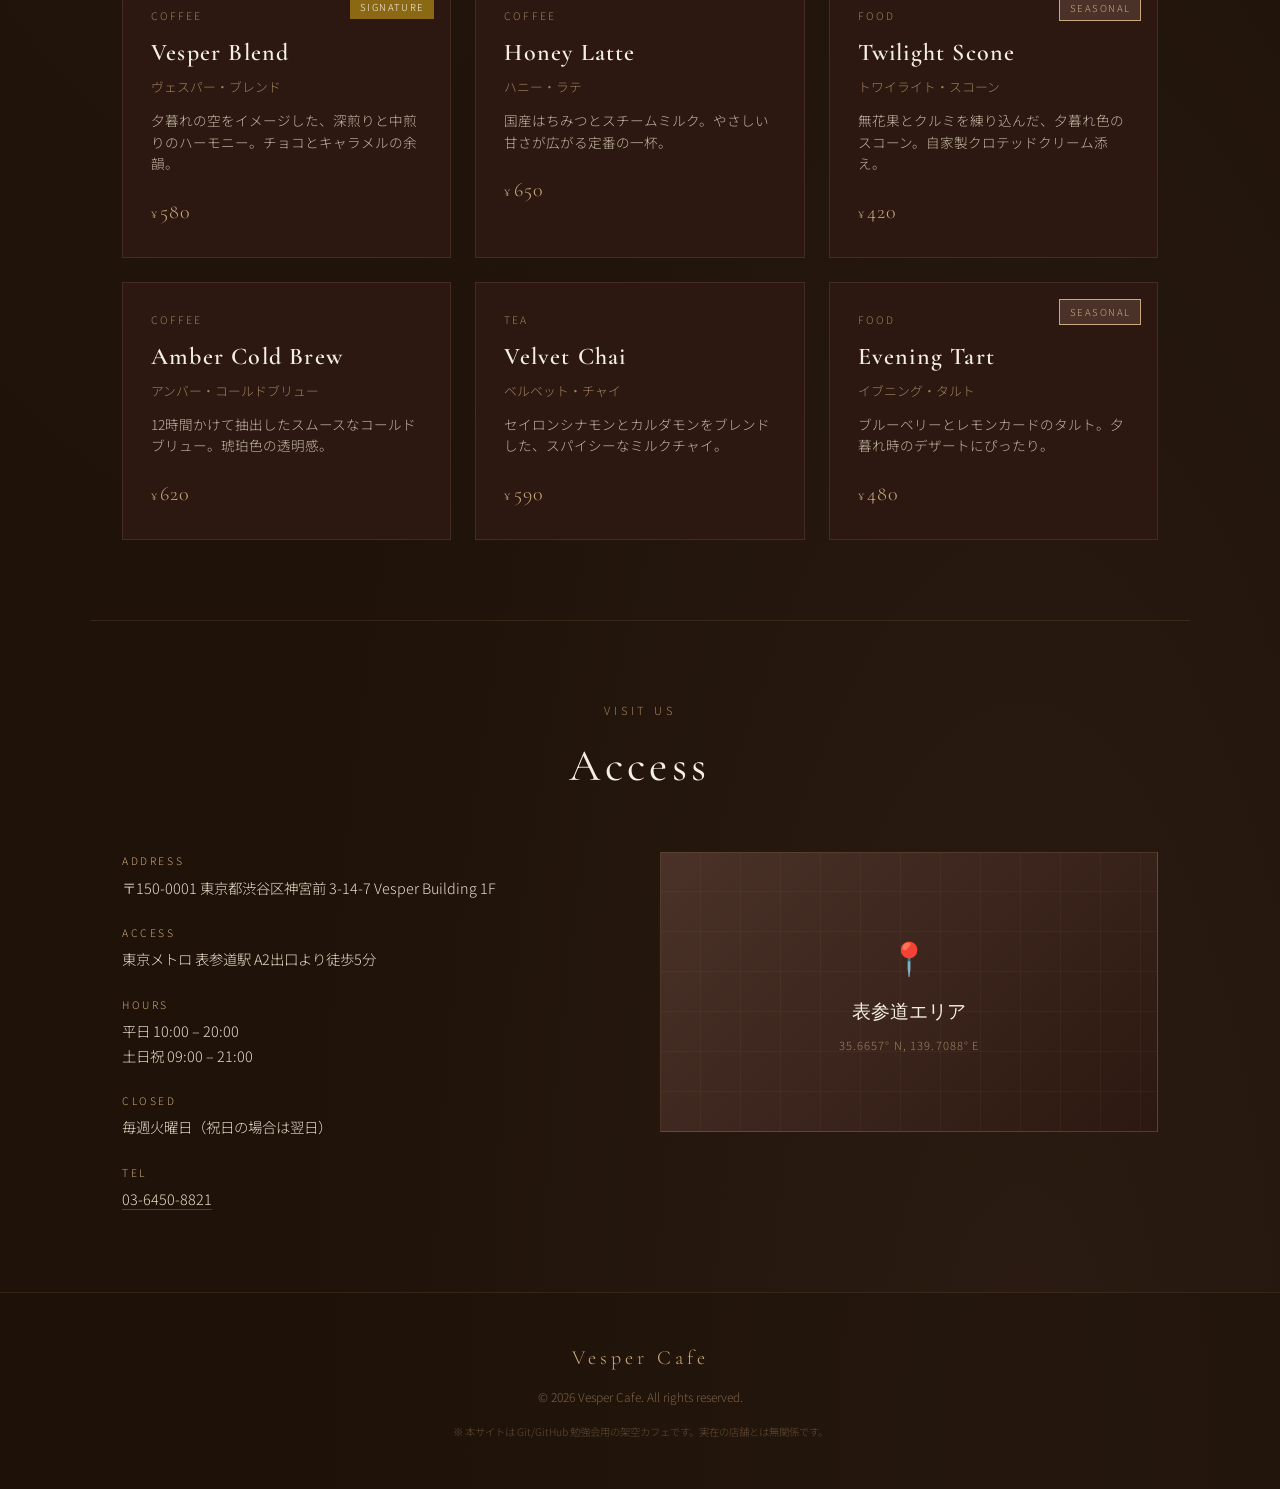
==== commit c485e5d2: "ブログページのモックを追加 Vesper Journal として記事一覧・カテゴリフィルター・記事詳細表示を実装し、モックデータから6件のブログ記事を描画する。  Co-authored-by: Cu" ====
--- a/vesper-cafe/index.html
+++ b/vesper-cafe/index.html
@@ -16,7 +16,7 @@
       <li><a href="#about">About</a></li>
       <li><a href="#menu">Menu</a></li>
       <li><a href="#access">Access</a></li>
-      <li><a href="reservation.html">Reservation</a></li>
+      <li><a href="blog.html">Blog</a></li>
     </ul>
   </nav>
 
@@ -27,10 +27,7 @@
     <p class="hero-name-ja" id="shop-name-ja"></p>
     <p class="hero-tagline" id="shop-tagline">夕暮れのスペシャルティコーヒー</p>
     <div class="hero-divider" aria-hidden="true"></div>
-    <div class="hero-actions">
-      <a href="#menu" class="hero-cta">View Menu</a>
-      <a href="reservation.html" class="hero-cta hero-cta--outline">Reservation</a>
-    </div>
+    <a href="#menu" class="hero-cta">View Menu</a>
   </header>
 
   <main>
--- a/vesper-cafe/css/style.css
+++ b/vesper-cafe/css/style.css
@@ -169,28 +169,6 @@
 
 .hero-cta:hover {
   background: transparent;
-  color: var(--color-antique-gold);
-}
-
-.hero-actions {
-  display: flex;
-  gap: 1rem;
-  flex-wrap: wrap;
-  justify-content: center;
-}
-
-.hero-cta--outline {
-  background: transparent;
-  color: var(--color-antique-gold);
-}
-
-.hero-cta--outline:hover {
-  background: var(--color-antique-gold);
-  color: var(--color-espresso);
-}
-
-.nav-links a.nav-active {
-  opacity: 1;
   color: var(--color-antique-gold);
 }
 
@@ -487,6 +465,11 @@
   margin-top: 1rem;
 }
 
+.nav-links a.nav-active {
+  opacity: 1;
+  color: var(--color-antique-gold);
+}
+
 /* ── Page Hero (sub-pages) ── */
 
 .page-hero {
@@ -521,111 +504,91 @@
   margin-top: 1rem;
 }
 
-/* ── Reservation ── */
-
-.reservation-main {
+/* ── Blog ── */
+
+.blog-main {
   max-width: 1100px;
   margin: 0 auto;
   padding: 0 2rem 5rem;
 }
 
-.reservation-layout {
+.blog-filters {
+  display: flex;
+  justify-content: center;
+  gap: 0.5rem;
+  flex-wrap: wrap;
+  margin-bottom: 2.5rem;
+}
+
+.blog-grid {
   display: grid;
-  grid-template-columns: 1.4fr 1fr;
-  gap: 2.5rem;
-  align-items: start;
-}
-
-.reservation-form {
+  grid-template-columns: repeat(auto-fill, minmax(320px, 1fr));
+  gap: 1.5rem;
+}
+
+.blog-card {
   background: var(--color-dark-roast);
   border: 1px solid rgba(201, 168, 124, 0.15);
-  padding: 2.5rem;
-}
-
-.form-row {
-  display: grid;
-  grid-template-columns: 1fr 1fr;
-  gap: 1.25rem;
-}
-
-.form-group {
-  margin-bottom: 1.25rem;
-}
-
-.form-group label {
-  display: block;
+  padding: 2rem;
+  display: flex;
+  flex-direction: column;
+  transition: transform var(--transition), box-shadow var(--transition);
+}
+
+.blog-card:hover {
+  transform: translateY(-3px);
+  box-shadow: var(--shadow-card);
+}
+
+.blog-card-category {
+  font-size: 0.65rem;
+  letter-spacing: 0.2em;
+  text-transform: uppercase;
+  color: var(--color-sepia);
+  margin-bottom: 0.75rem;
+}
+
+.blog-card-title {
+  font-family: var(--font-display);
+  font-size: 1.4rem;
+  font-weight: 600;
+  color: var(--color-cream);
+  letter-spacing: 0.03em;
+  line-height: 1.4;
+}
+
+.blog-card-title-en {
+  font-family: var(--font-display);
+  font-style: italic;
+  font-size: 0.9rem;
+  color: var(--color-antique-gold);
+  opacity: 0.8;
+  margin-top: 0.25rem;
+}
+
+.blog-card-meta {
+  font-size: 0.75rem;
+  color: var(--color-sepia);
+  margin-top: 0.75rem;
+  letter-spacing: 0.05em;
+}
+
+.blog-card-excerpt {
+  font-size: 0.85rem;
+  color: var(--color-parchment);
+  opacity: 0.85;
+  line-height: 1.8;
+  margin-top: 1rem;
+  flex-grow: 1;
+}
+
+.blog-read-btn {
+  margin-top: 1.5rem;
+  align-self: flex-start;
+  padding: 0.6rem 1.5rem;
+  font-family: var(--font-body);
   font-size: 0.7rem;
-  letter-spacing: 0.2em;
-  text-transform: uppercase;
-  color: var(--color-antique-gold);
-  margin-bottom: 0.5rem;
-}
-
-.required {
-  color: var(--color-caramel);
-}
-
-.form-group input,
-.form-group select,
-.form-group textarea {
-  width: 100%;
-  padding: 0.75rem 1rem;
-  font-family: var(--font-body);
-  font-size: 0.9rem;
-  font-weight: 300;
-  color: var(--color-cream);
-  background: var(--color-espresso);
-  border: 1px solid rgba(201, 168, 124, 0.25);
-  transition: border-color var(--transition);
-}
-
-.form-group input::placeholder,
-.form-group textarea::placeholder {
-  color: var(--color-sepia);
-  opacity: 0.6;
-}
-
-.form-group input:focus,
-.form-group select:focus,
-.form-group textarea:focus {
-  outline: none;
-  border-color: var(--color-antique-gold);
-}
-
-.form-group select {
-  cursor: pointer;
-  appearance: none;
-  background-image: url("data:image/svg+xml,%3Csvg xmlns='http://www.w3.org/2000/svg' width='12' height='8' viewBox='0 0 12 8'%3E%3Cpath fill='%23c9a87c' d='M1 1l5 5 5-5'/%3E%3C/svg%3E");
-  background-repeat: no-repeat;
-  background-position: right 1rem center;
-  padding-right: 2.5rem;
-}
-
-.form-group select option {
-  background: var(--color-dark-roast);
-  color: var(--color-cream);
-}
-
-.form-group textarea {
-  resize: vertical;
-  min-height: 80px;
-}
-
-.form-error {
-  font-size: 0.85rem;
-  color: #d4a574;
-  margin-bottom: 1rem;
-  padding: 0.75rem 1rem;
-  background: rgba(139, 105, 20, 0.15);
-  border: 1px solid rgba(201, 168, 124, 0.3);
-}
-
-.form-submit {
-  width: 100%;
-  padding: 1rem 2rem;
-  font-family: var(--font-body);
-  font-size: 0.75rem;
-  letter-spacing: 0.2em;
+  letter-spacing: 0.15em;
   text-transform: uppercase;
   color: var(--color-espresso);
   background: var(--color-antique-gold);
@@ -634,186 +597,100 @@
   transition: background var(--transition), color var(--transition);
 }
 
-.form-submit:hover {
+.blog-read-btn:hover {
   background: transparent;
   color: var(--color-antique-gold);
 }
 
-.form-submit--secondary {
-  background: transparent;
-  color: var(--color-antique-gold);
-}
-
-.form-submit--secondary:hover {
-  background: var(--color-antique-gold);
-  color: var(--color-espresso);
-}
-
-.reservation-info {
-  display: flex;
-  flex-direction: column;
-  gap: 1.5rem;
-}
-
-.info-card {
+.blog-back-btn {
+  display: inline-block;
+  margin-bottom: 2rem;
+  padding: 0;
+  font-family: var(--font-body);
+  font-size: 0.75rem;
+  letter-spacing: 0.15em;
+  text-transform: uppercase;
+  color: var(--color-sepia);
+  background: none;
+  border: none;
+  cursor: pointer;
+  transition: color var(--transition);
+}
+
+.blog-back-btn:hover {
+  color: var(--color-antique-gold);
+}
+
+.blog-article {
+  max-width: 680px;
+  margin: 0 auto;
   background: var(--color-dark-roast);
   border: 1px solid rgba(201, 168, 124, 0.15);
-  padding: 1.75rem;
-}
-
-.info-card-title {
-  font-family: var(--font-display);
-  font-size: 1.2rem;
-  letter-spacing: 0.08em;
-  color: var(--color-cream);
-  margin-bottom: 1rem;
-  padding-bottom: 0.75rem;
-  border-bottom: 1px solid rgba(201, 168, 124, 0.15);
-}
-
-.info-list {
-  list-style: none;
-  display: flex;
-  flex-direction: column;
-  gap: 0.75rem;
-}
-
-.info-list li {
-  font-size: 0.85rem;
-  color: var(--color-parchment);
-  padding-left: 1rem;
-  position: relative;
-  line-height: 1.6;
-}
-
-.info-list li::before {
-  content: "—";
-  position: absolute;
-  left: 0;
-  color: var(--color-antique-gold);
-}
-
-.seat-type-item + .seat-type-item {
+  padding: 3rem 2.5rem;
+}
+
+.blog-article-category {
+  font-size: 0.65rem;
+  letter-spacing: 0.2em;
+  text-transform: uppercase;
+  color: var(--color-sepia);
+}
+
+.blog-article-title {
+  font-family: var(--font-display);
+  font-size: clamp(1.75rem, 4vw, 2.5rem);
+  font-weight: 600;
+  color: var(--color-cream);
+  letter-spacing: 0.05em;
+  margin-top: 0.75rem;
+  line-height: 1.3;
+}
+
+.blog-article-title-en {
+  font-family: var(--font-display);
+  font-style: italic;
+  font-size: 1.1rem;
+  color: var(--color-antique-gold);
+  opacity: 0.85;
+  margin-top: 0.5rem;
+}
+
+.blog-article-meta {
+  font-size: 0.8rem;
+  color: var(--color-sepia);
   margin-top: 1rem;
-  padding-top: 1rem;
-  border-top: 1px solid rgba(201, 168, 124, 0.1);
-}
-
-.seat-type-label {
-  font-size: 0.85rem;
-  color: var(--color-cream);
   letter-spacing: 0.05em;
 }
 
-.seat-type-desc {
-  font-size: 0.8rem;
-  color: var(--color-sepia);
-  margin-top: 0.25rem;
-  line-height: 1.5;
-}
-
-.info-contact {
-  font-size: 0.85rem;
-  color: var(--color-parchment);
-  line-height: 1.8;
-}
-
-/* ── Confirmation ── */
-
-.confirmation-panel {
-  max-width: 600px;
-  margin: 0 auto;
-}
-
-.confirmation-card {
-  background: var(--color-dark-roast);
-  border: 1px solid rgba(201, 168, 124, 0.2);
-  padding: 3rem 2.5rem;
+.blog-article-divider {
+  width: 60px;
+  height: 1px;
+  background: linear-gradient(
+    90deg,
+    var(--color-antique-gold),
+    transparent
+  );
+  margin: 2rem 0;
+}
+
+.blog-article-body p {
+  font-size: 0.95rem;
+  color: var(--color-parchment);
+  line-height: 2;
+  margin-bottom: 1.25rem;
+}
+
+.blog-article-body p:last-child {
+  margin-bottom: 0;
+}
+
+.blog-loading,
+.blog-error {
+  grid-column: 1 / -1;
   text-align: center;
-}
-
-.confirmation-icon {
-  font-size: 1.5rem;
-  color: var(--color-antique-gold);
-  margin-bottom: 1rem;
-}
-
-.confirmation-title {
-  font-family: var(--font-display);
-  font-size: 1.75rem;
-  color: var(--color-cream);
-  letter-spacing: 0.08em;
-}
-
-.confirmation-lead {
-  font-size: 0.9rem;
-  color: var(--color-parchment);
-  margin-top: 1rem;
-  line-height: 1.8;
-}
-
-.confirmation-details {
-  text-align: left;
-  margin-top: 2rem;
-  padding: 1.5rem;
-  background: var(--color-espresso);
-  border: 1px solid rgba(201, 168, 124, 0.1);
-}
-
-.confirmation-item {
-  display: grid;
-  grid-template-columns: 100px 1fr;
-  gap: 0.5rem;
-  padding: 0.5rem 0;
-}
-
-.confirmation-item + .confirmation-item {
-  border-top: 1px solid rgba(201, 168, 124, 0.08);
-}
-
-.confirmation-item dt {
-  font-size: 0.7rem;
-  letter-spacing: 0.15em;
-  text-transform: uppercase;
-  color: var(--color-sepia);
-}
-
-.confirmation-item dd {
-  font-size: 0.9rem;
-  color: var(--color-cream);
-}
-
-.confirmation-id {
-  font-size: 0.8rem;
-  color: var(--color-antique-gold);
-  letter-spacing: 0.1em;
-  margin-top: 1.5rem;
-}
-
-.confirmation-actions {
-  display: flex;
-  gap: 1rem;
-  justify-content: center;
-  flex-wrap: wrap;
-  margin-top: 2rem;
-}
-
-.confirmation-actions .hero-cta,
-.confirmation-actions .form-submit {
-  width: auto;
-  min-width: 180px;
-}
-
-.visually-hidden {
-  position: absolute;
-  width: 1px;
-  height: 1px;
-  padding: 0;
-  margin: -1px;
-  overflow: hidden;
-  clip: rect(0, 0, 0, 0);
-  white-space: nowrap;
-  border: 0;
+  padding: 3rem;
+  color: var(--color-sepia);
+  font-style: italic;
 }
 
 /* ── Loading / Error ── */
@@ -850,12 +727,12 @@
     grid-template-columns: 1fr;
   }
 
-  .reservation-layout {
+  .blog-grid {
     grid-template-columns: 1fr;
   }
 
-  .form-row {
-    grid-template-columns: 1fr;
+  .blog-article {
+    padding: 2rem 1.5rem;
   }
 }
 
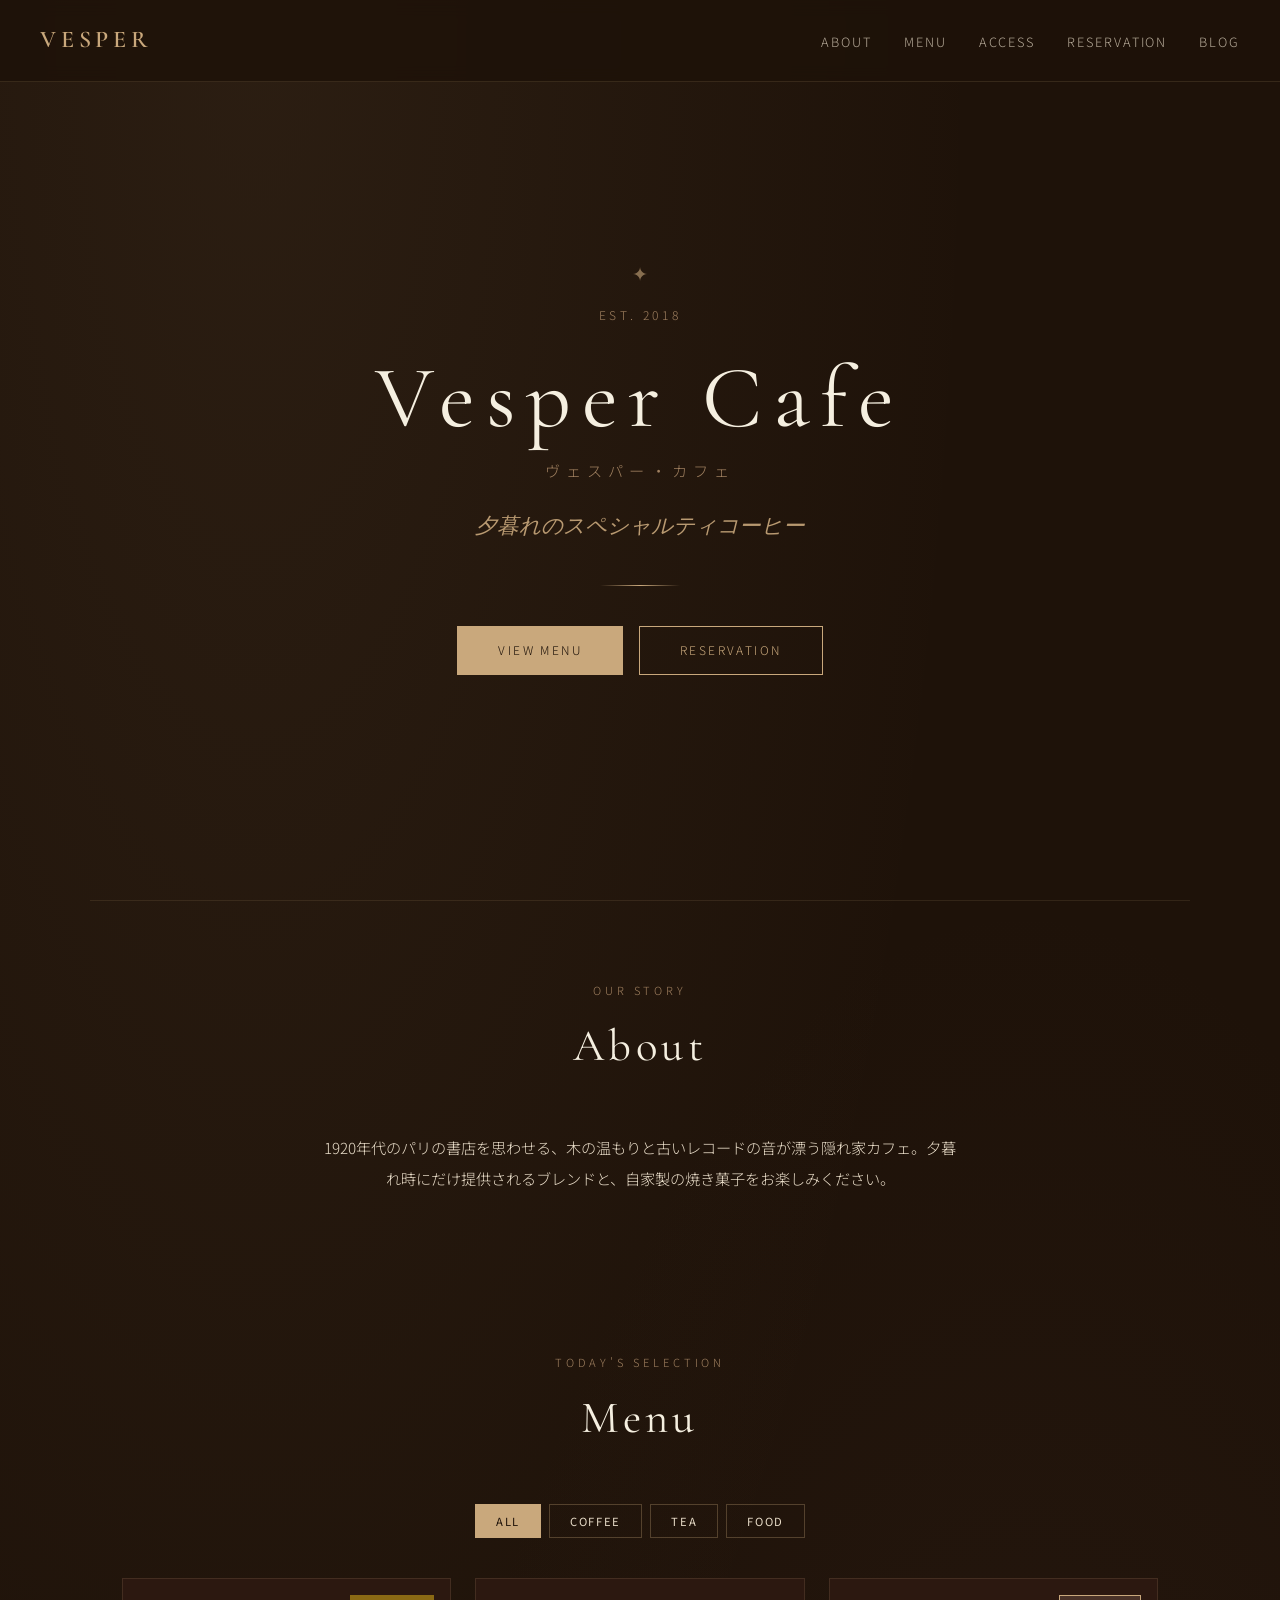
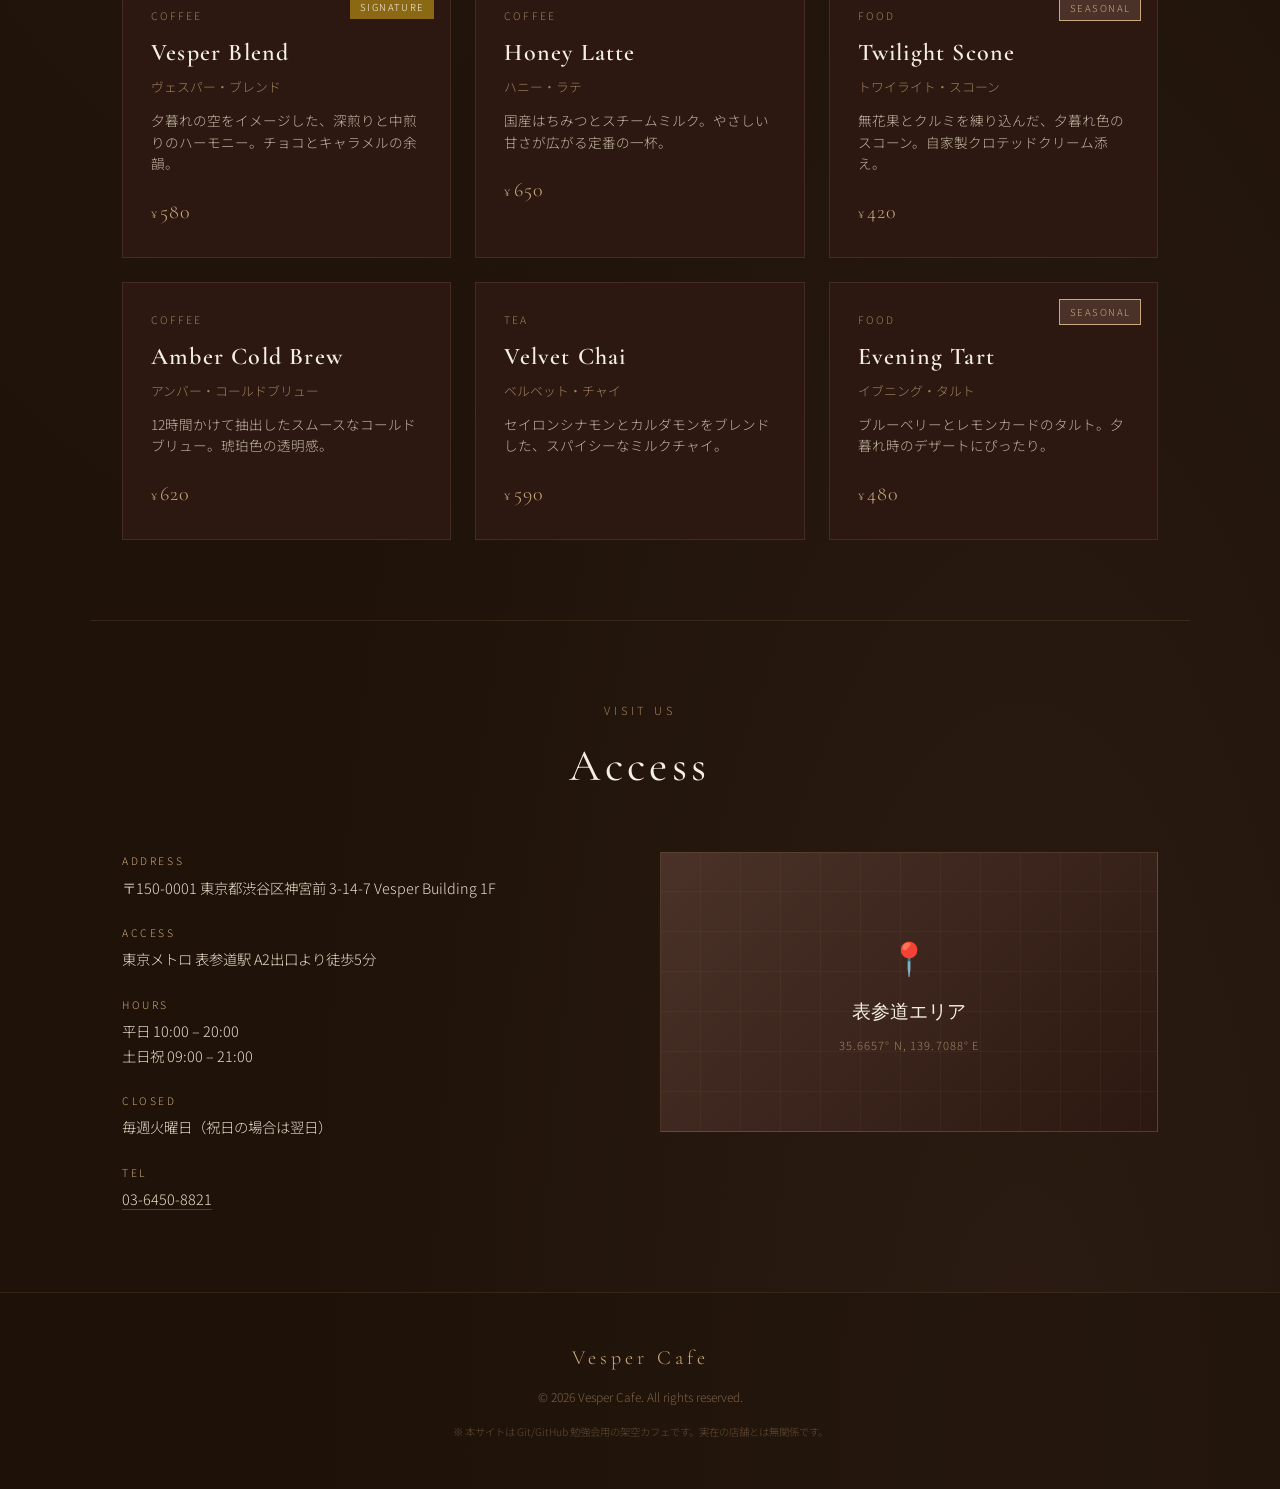
==== commit f9497917: "予約ページとブログページを統合 feature/reservation-form をマージし、ナビゲーションとスタイルの競合を解消して両ページを共存させる。  Co-authored-by: Curs" ====
--- a/vesper-cafe/index.html
+++ b/vesper-cafe/index.html
@@ -16,6 +16,7 @@
       <li><a href="#about">About</a></li>
       <li><a href="#menu">Menu</a></li>
       <li><a href="#access">Access</a></li>
+      <li><a href="reservation.html">Reservation</a></li>
       <li><a href="blog.html">Blog</a></li>
     </ul>
   </nav>
@@ -27,7 +28,10 @@
     <p class="hero-name-ja" id="shop-name-ja"></p>
     <p class="hero-tagline" id="shop-tagline">夕暮れのスペシャルティコーヒー</p>
     <div class="hero-divider" aria-hidden="true"></div>
-    <a href="#menu" class="hero-cta">View Menu</a>
+    <div class="hero-actions">
+      <a href="#menu" class="hero-cta">View Menu</a>
+      <a href="reservation.html" class="hero-cta hero-cta--outline">Reservation</a>
+    </div>
   </header>
 
   <main>
--- a/vesper-cafe/css/style.css
+++ b/vesper-cafe/css/style.css
@@ -169,6 +169,28 @@
 
 .hero-cta:hover {
   background: transparent;
+  color: var(--color-antique-gold);
+}
+
+.hero-actions {
+  display: flex;
+  gap: 1rem;
+  flex-wrap: wrap;
+  justify-content: center;
+}
+
+.hero-cta--outline {
+  background: transparent;
+  color: var(--color-antique-gold);
+}
+
+.hero-cta--outline:hover {
+  background: var(--color-antique-gold);
+  color: var(--color-espresso);
+}
+
+.nav-links a.nav-active {
+  opacity: 1;
   color: var(--color-antique-gold);
 }
 
@@ -465,11 +487,6 @@
   margin-top: 1rem;
 }
 
-.nav-links a.nav-active {
-  opacity: 1;
-  color: var(--color-antique-gold);
-}
-
 /* ── Page Hero (sub-pages) ── */
 
 .page-hero {
@@ -693,6 +710,301 @@
   font-style: italic;
 }
 
+/* ── Reservation ── */
+
+.reservation-main {
+  max-width: 1100px;
+  margin: 0 auto;
+  padding: 0 2rem 5rem;
+}
+
+.reservation-layout {
+  display: grid;
+  grid-template-columns: 1.4fr 1fr;
+  gap: 2.5rem;
+  align-items: start;
+}
+
+.reservation-form {
+  background: var(--color-dark-roast);
+  border: 1px solid rgba(201, 168, 124, 0.15);
+  padding: 2.5rem;
+}
+
+.form-row {
+  display: grid;
+  grid-template-columns: 1fr 1fr;
+  gap: 1.25rem;
+}
+
+.form-group {
+  margin-bottom: 1.25rem;
+}
+
+.form-group label {
+  display: block;
+  font-size: 0.7rem;
+  letter-spacing: 0.2em;
+  text-transform: uppercase;
+  color: var(--color-antique-gold);
+  margin-bottom: 0.5rem;
+}
+
+.required {
+  color: var(--color-caramel);
+}
+
+.form-group input,
+.form-group select,
+.form-group textarea {
+  width: 100%;
+  padding: 0.75rem 1rem;
+  font-family: var(--font-body);
+  font-size: 0.9rem;
+  font-weight: 300;
+  color: var(--color-cream);
+  background: var(--color-espresso);
+  border: 1px solid rgba(201, 168, 124, 0.25);
+  transition: border-color var(--transition);
+}
+
+.form-group input::placeholder,
+.form-group textarea::placeholder {
+  color: var(--color-sepia);
+  opacity: 0.6;
+}
+
+.form-group input:focus,
+.form-group select:focus,
+.form-group textarea:focus {
+  outline: none;
+  border-color: var(--color-antique-gold);
+}
+
+.form-group select {
+  cursor: pointer;
+  appearance: none;
+  background-image: url("data:image/svg+xml,%3Csvg xmlns='http://www.w3.org/2000/svg' width='12' height='8' viewBox='0 0 12 8'%3E%3Cpath fill='%23c9a87c' d='M1 1l5 5 5-5'/%3E%3C/svg%3E");
+  background-repeat: no-repeat;
+  background-position: right 1rem center;
+  padding-right: 2.5rem;
+}
+
+.form-group select option {
+  background: var(--color-dark-roast);
+  color: var(--color-cream);
+}
+
+.form-group textarea {
+  resize: vertical;
+  min-height: 80px;
+}
+
+.form-error {
+  font-size: 0.85rem;
+  color: #d4a574;
+  margin-bottom: 1rem;
+  padding: 0.75rem 1rem;
+  background: rgba(139, 105, 20, 0.15);
+  border: 1px solid rgba(201, 168, 124, 0.3);
+}
+
+.form-submit {
+  width: 100%;
+  padding: 1rem 2rem;
+  font-family: var(--font-body);
+  font-size: 0.75rem;
+  letter-spacing: 0.2em;
+  text-transform: uppercase;
+  color: var(--color-espresso);
+  background: var(--color-antique-gold);
+  border: 1px solid var(--color-antique-gold);
+  cursor: pointer;
+  transition: background var(--transition), color var(--transition);
+}
+
+.form-submit:hover {
+  background: transparent;
+  color: var(--color-antique-gold);
+}
+
+.form-submit--secondary {
+  background: transparent;
+  color: var(--color-antique-gold);
+}
+
+.form-submit--secondary:hover {
+  background: var(--color-antique-gold);
+  color: var(--color-espresso);
+}
+
+.reservation-info {
+  display: flex;
+  flex-direction: column;
+  gap: 1.5rem;
+}
+
+.info-card {
+  background: var(--color-dark-roast);
+  border: 1px solid rgba(201, 168, 124, 0.15);
+  padding: 1.75rem;
+}
+
+.info-card-title {
+  font-family: var(--font-display);
+  font-size: 1.2rem;
+  letter-spacing: 0.08em;
+  color: var(--color-cream);
+  margin-bottom: 1rem;
+  padding-bottom: 0.75rem;
+  border-bottom: 1px solid rgba(201, 168, 124, 0.15);
+}
+
+.info-list {
+  list-style: none;
+  display: flex;
+  flex-direction: column;
+  gap: 0.75rem;
+}
+
+.info-list li {
+  font-size: 0.85rem;
+  color: var(--color-parchment);
+  padding-left: 1rem;
+  position: relative;
+  line-height: 1.6;
+}
+
+.info-list li::before {
+  content: "—";
+  position: absolute;
+  left: 0;
+  color: var(--color-antique-gold);
+}
+
+.seat-type-item + .seat-type-item {
+  margin-top: 1rem;
+  padding-top: 1rem;
+  border-top: 1px solid rgba(201, 168, 124, 0.1);
+}
+
+.seat-type-label {
+  font-size: 0.85rem;
+  color: var(--color-cream);
+  letter-spacing: 0.05em;
+}
+
+.seat-type-desc {
+  font-size: 0.8rem;
+  color: var(--color-sepia);
+  margin-top: 0.25rem;
+  line-height: 1.5;
+}
+
+.info-contact {
+  font-size: 0.85rem;
+  color: var(--color-parchment);
+  line-height: 1.8;
+}
+
+/* ── Confirmation ── */
+
+.confirmation-panel {
+  max-width: 600px;
+  margin: 0 auto;
+}
+
+.confirmation-card {
+  background: var(--color-dark-roast);
+  border: 1px solid rgba(201, 168, 124, 0.2);
+  padding: 3rem 2.5rem;
+  text-align: center;
+}
+
+.confirmation-icon {
+  font-size: 1.5rem;
+  color: var(--color-antique-gold);
+  margin-bottom: 1rem;
+}
+
+.confirmation-title {
+  font-family: var(--font-display);
+  font-size: 1.75rem;
+  color: var(--color-cream);
+  letter-spacing: 0.08em;
+}
+
+.confirmation-lead {
+  font-size: 0.9rem;
+  color: var(--color-parchment);
+  margin-top: 1rem;
+  line-height: 1.8;
+}
+
+.confirmation-details {
+  text-align: left;
+  margin-top: 2rem;
+  padding: 1.5rem;
+  background: var(--color-espresso);
+  border: 1px solid rgba(201, 168, 124, 0.1);
+}
+
+.confirmation-item {
+  display: grid;
+  grid-template-columns: 100px 1fr;
+  gap: 0.5rem;
+  padding: 0.5rem 0;
+}
+
+.confirmation-item + .confirmation-item {
+  border-top: 1px solid rgba(201, 168, 124, 0.08);
+}
+
+.confirmation-item dt {
+  font-size: 0.7rem;
+  letter-spacing: 0.15em;
+  text-transform: uppercase;
+  color: var(--color-sepia);
+}
+
+.confirmation-item dd {
+  font-size: 0.9rem;
+  color: var(--color-cream);
+}
+
+.confirmation-id {
+  font-size: 0.8rem;
+  color: var(--color-antique-gold);
+  letter-spacing: 0.1em;
+  margin-top: 1.5rem;
+}
+
+.confirmation-actions {
+  display: flex;
+  gap: 1rem;
+  justify-content: center;
+  flex-wrap: wrap;
+  margin-top: 2rem;
+}
+
+.confirmation-actions .hero-cta,
+.confirmation-actions .form-submit {
+  width: auto;
+  min-width: 180px;
+}
+
+.visually-hidden {
+  position: absolute;
+  width: 1px;
+  height: 1px;
+  padding: 0;
+  margin: -1px;
+  overflow: hidden;
+  clip: rect(0, 0, 0, 0);
+  white-space: nowrap;
+  border: 0;
+}
+
 /* ── Loading / Error ── */
 
 .menu-loading,
@@ -734,6 +1046,14 @@
   .blog-article {
     padding: 2rem 1.5rem;
   }
+
+  .reservation-layout {
+    grid-template-columns: 1fr;
+  }
+
+  .form-row {
+    grid-template-columns: 1fr;
+  }
 }
 
 @media (max-width: 480px) {
